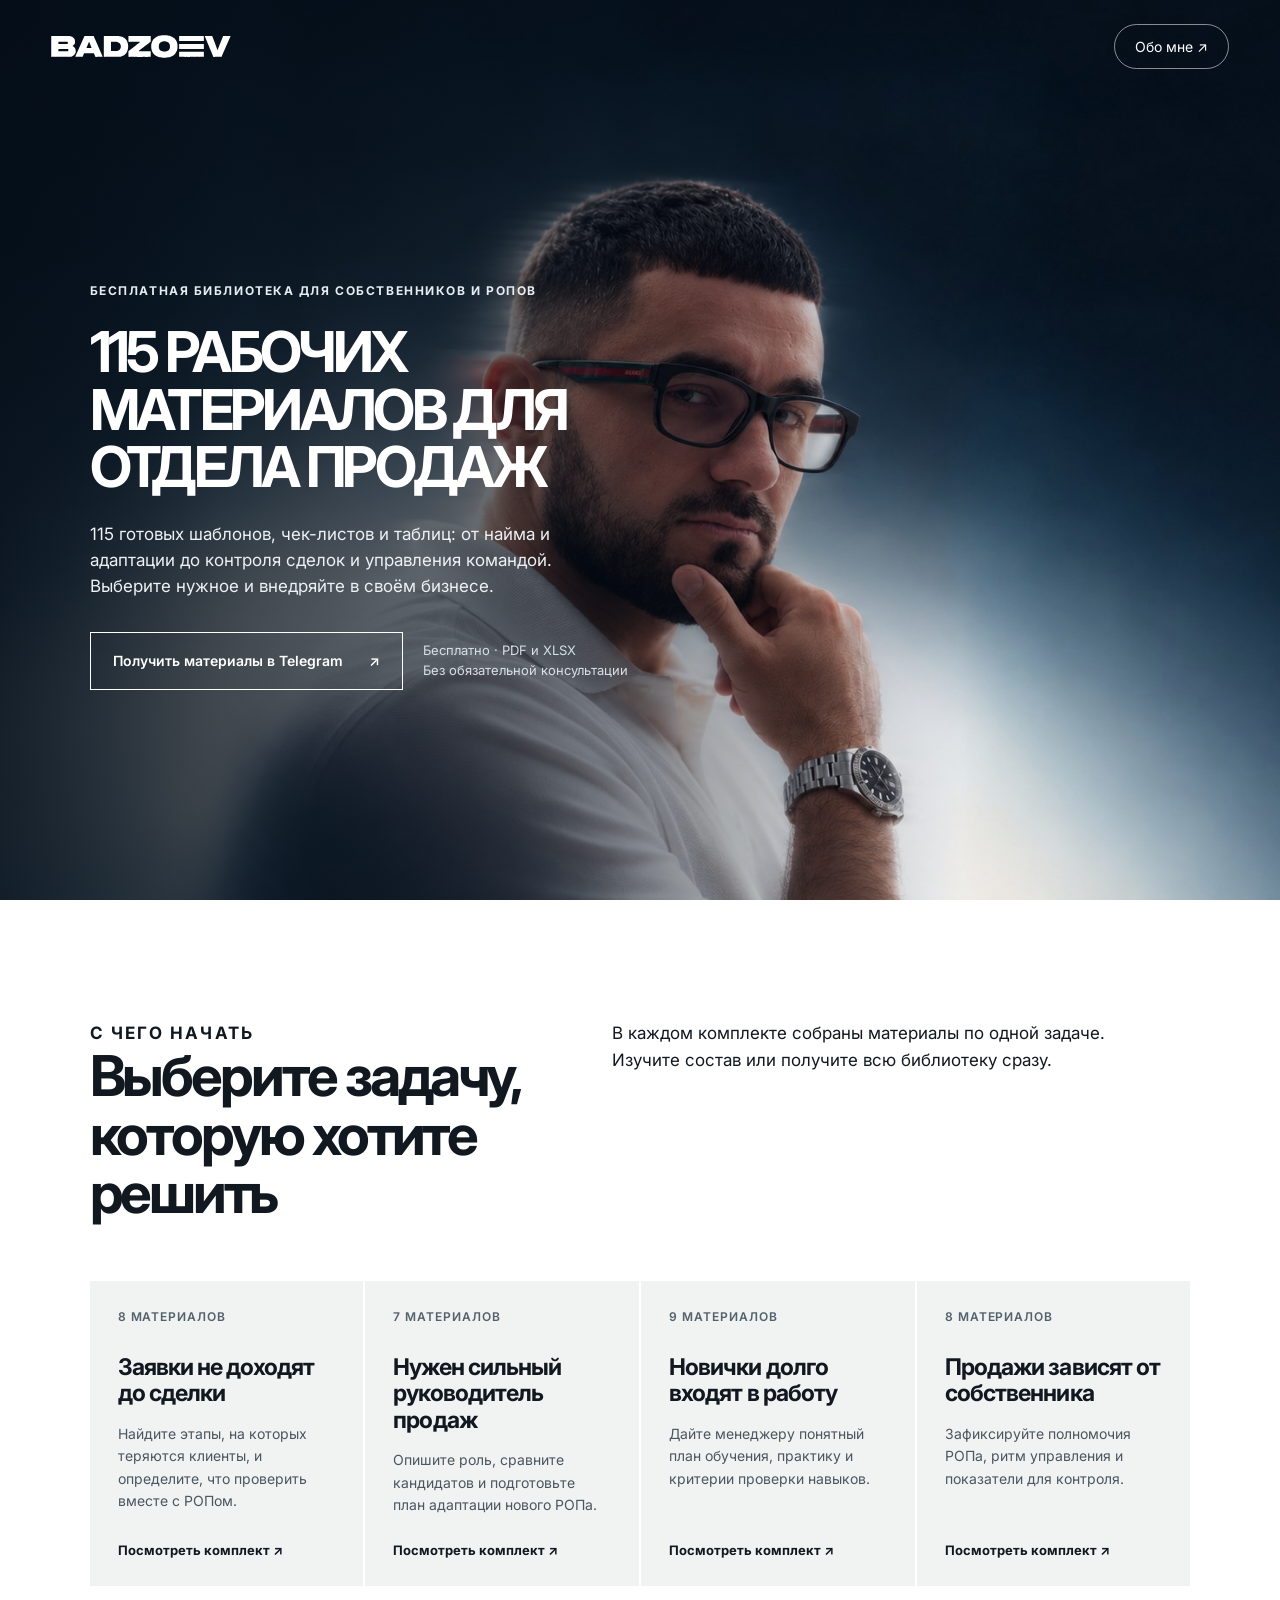
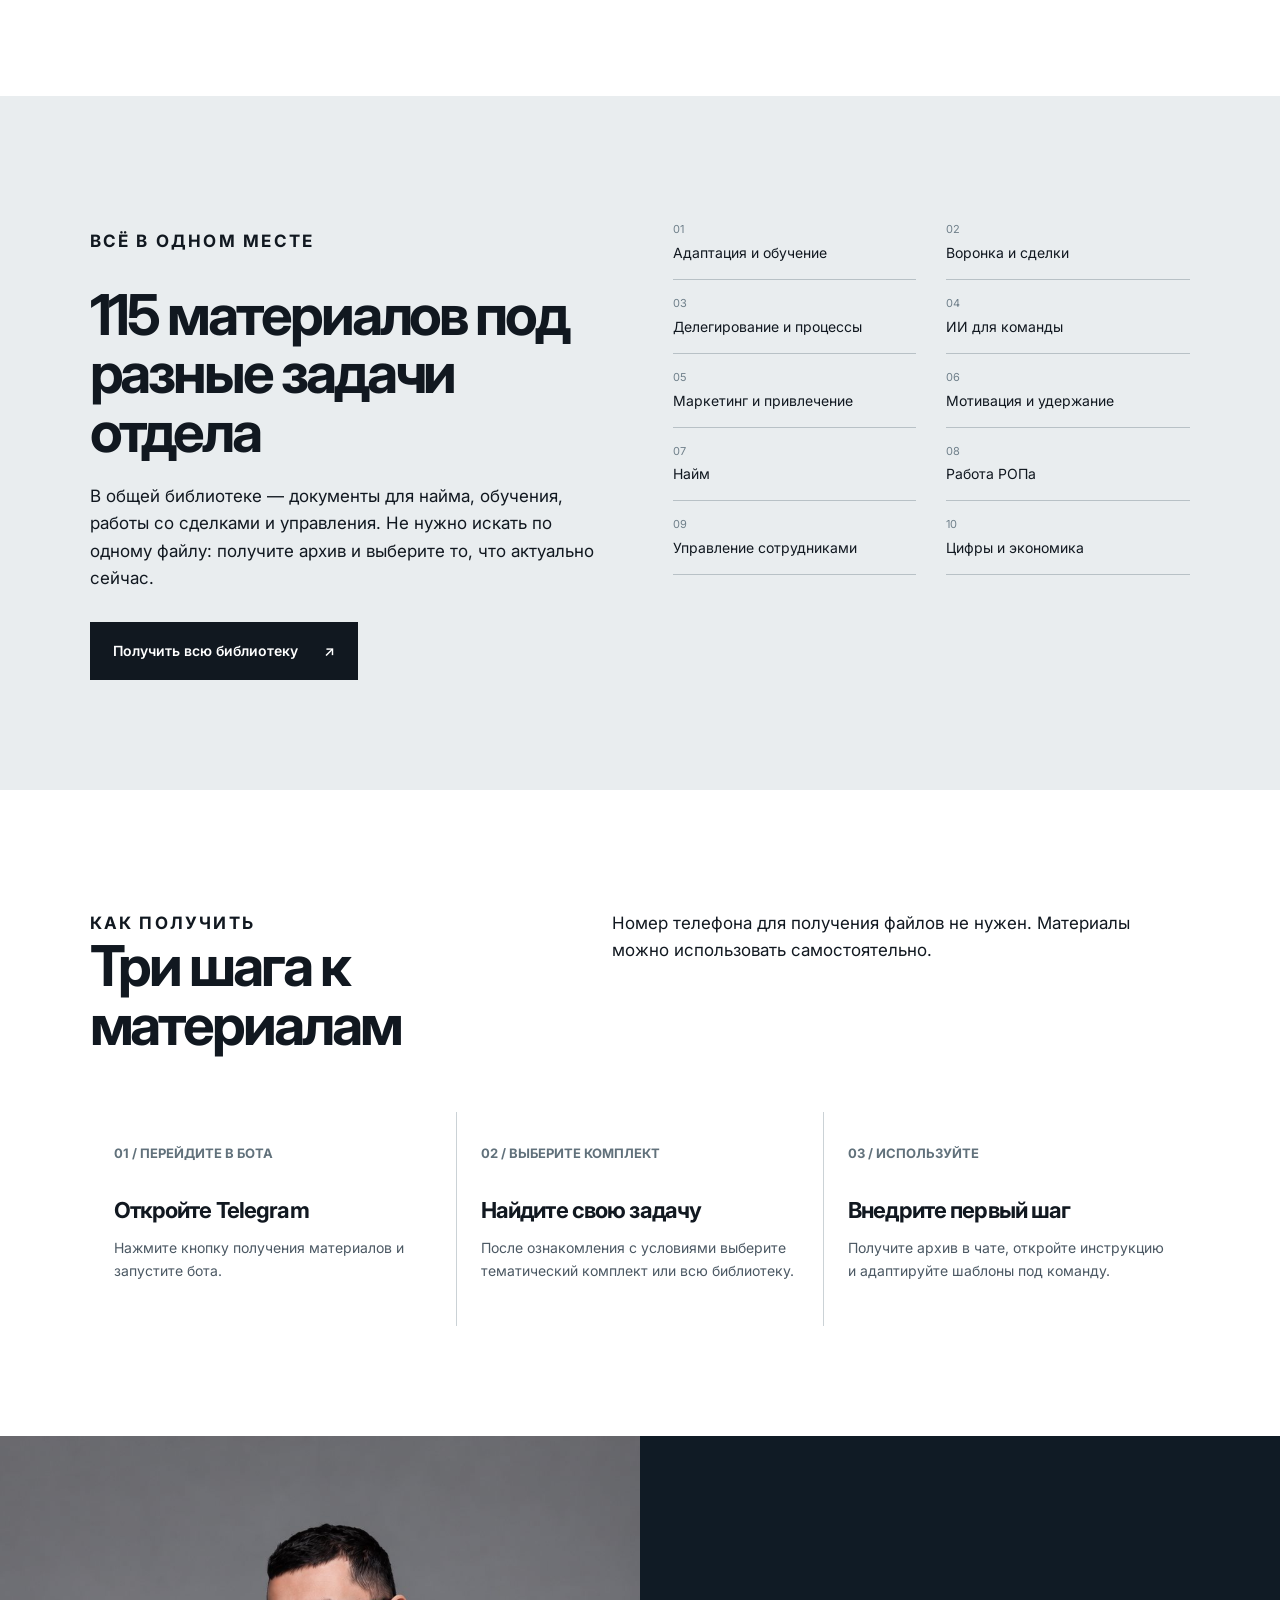
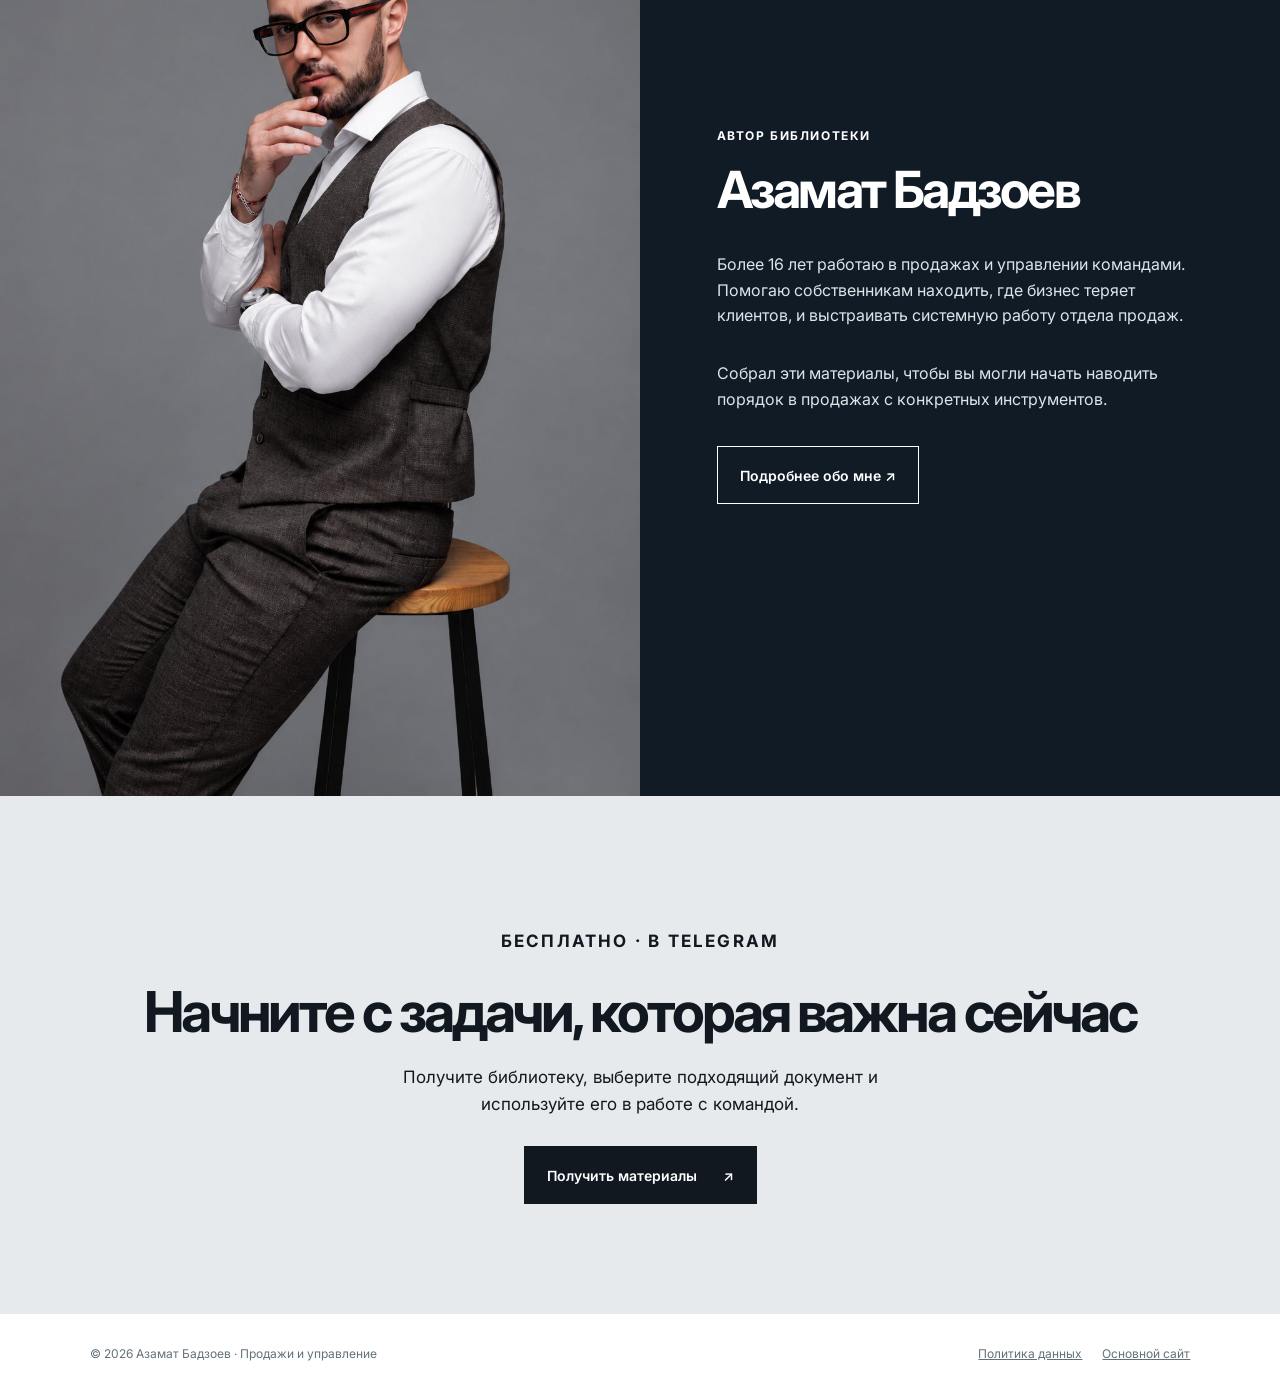
==== benefits/index.html @ 233bcebd "Add files via upload" ====
<!doctype html><html lang="ru"><head><meta charset="utf-8"><meta name="viewport" content="width=device-width,initial-scale=1"><title>Бесплатные материалы для отдела продаж — Азамат Бадзоев</title><meta name="description" content="115 бесплатных шаблонов, чек-листов и таблиц для продаж, найма и управления командой."><link rel="preconnect" href="https://fonts.googleapis.com"><link rel="preconnect" href="https://fonts.gstatic.com" crossorigin><link href="https://fonts.googleapis.com/css2?family=Inter:wght@400;500;600;700;800&display=swap" rel="stylesheet"><script defer src="materials.js"></script><style>
:root{--ink:#111820;--navy:#071421;--soft:#f1f2f2;--orange:#f8752b;--white:#fff}*{box-sizing:border-box}html{scroll-behavior:smooth}body{margin:0;color:var(--ink);font-family:Inter,Arial,sans-serif}a{color:inherit}a:focus-visible{outline:3px solid #ff9d53;outline-offset:4px}.skip{position:absolute;left:-1000px}.skip:focus{left:12px;top:12px;z-index:20;background:white}.hero{min-height:760px;min-height:100svh;background:linear-gradient(90deg,rgba(4,13,23,.86) 0%,rgba(4,13,23,.60) 40%,rgba(4,13,23,.05) 75%),url('../hero-4.jpg') center center/cover no-repeat;color:white;position:relative;display:flex;flex-direction:column}.nav{display:flex;align-items:center;justify-content:space-between;padding:24px clamp(24px,4vw,70px);gap:20px}.brand{display:block;width:180px;color:white}.brand svg{width:100%;height:auto;display:block}.nav-link{font-size:14px;text-decoration:none;border:1px solid #ffffff85;border-radius:100px;padding:13px 20px}.hero-main{width:100%;flex:1;display:flex;align-items:center;padding:35px clamp(24px,7vw,110px) 55px}.hero-copy{max-width:630px}.eyebrow{font-size:12px;letter-spacing:.13em;font-weight:700;text-transform:uppercase}.hero .eyebrow{color:#e6edf2}.hero h1{font-size:clamp(42px,4.4vw,64px);line-height:1.02;letter-spacing:-.065em;text-transform:uppercase;margin:25px 0}.hero-lead{max-width:510px;font-size:17px;line-height:1.55;color:#edf1f4}.hero-actions{display:flex;gap:20px;align-items:center;flex-wrap:wrap;margin-top:32px}.action{min-height:58px;display:inline-flex;justify-content:center;align-items:center;gap:26px;padding:0 22px;border:1px solid currentColor;text-decoration:none;font-weight:600;font-size:14px;transition:background .2s,color .2s}.action:hover{background:#fff;color:#111}.action--dark{background:var(--ink);color:#fff;border-color:var(--ink)}.action--dark:hover{background:#fff;color:var(--ink)}.note{color:#d8e0e6;font-size:13px;line-height:1.5}.section{padding:110px clamp(24px,7vw,110px)}.section-head{display:grid;grid-template-columns:1fr 1.2fr;gap:40px;margin-bottom:58px}.section h2{font-size:clamp(36px,4.4vw,66px);line-height:1.04;letter-spacing:-.055em;margin:0;font-weight:700}.section-head p{font-size:17px;line-height:1.6;max-width:540px;margin:10px 0 0}.packs{display:grid;grid-template-columns:repeat(4,1fr);gap:2px}.pack{background:var(--soft);padding:28px;min-height:300px;text-decoration:none;display:flex;flex-direction:column;transition:background .2s}.pack:hover{background:#e5e8e9}.pack small{font-size:12px;color:#53616c;font-weight:600;text-transform:uppercase;letter-spacing:.08em}.pack h3{font-size:23px;letter-spacing:-.04em;line-height:1.15;margin:30px 0 16px}.pack p{font-size:14px;line-height:1.6;color:#4a5660;margin:0}.pack span{margin-top:auto;padding-top:26px;font-size:13px;font-weight:700}.library{background:#e9edef}.library-grid{display:grid;grid-template-columns:1fr 1fr;gap:65px;align-items:start}.library-copy p{font-size:17px;line-height:1.6;max-width:510px;margin:22px 0 30px}.topics{display:grid;grid-template-columns:1fr 1fr;gap:0 30px}.topic{padding:16px 0;border-bottom:1px solid #b8c1c6;font-size:14px;line-height:1.35}.topic span{display:block;color:#70808b;font-size:11px;margin-bottom:7px}.about{display:grid;grid-template-columns:1fr 1fr;gap:0;padding:0;background:#101b25;color:#fff}.about img{width:100%;height:100%;min-height:470px;object-fit:cover}.about-copy{padding:clamp(38px,6vw,90px);display:flex;flex-direction:column;justify-content:center}.about h2{font-size:clamp(38px,4vw,60px);letter-spacing:-.05em;line-height:1.04;margin:20px 0}.about p{font-size:16px;line-height:1.6;color:#dce4e9;max-width:490px}.about .action{align-self:flex-start;margin-top:18px}.how{display:grid;grid-template-columns:repeat(3,1fr);gap:1px;background:#cbd2d6}.step{background:#fff;padding:30px 24px}.step b{font-size:13px;color:#61717b}.step h3{font-size:22px;letter-spacing:-.04em;margin:35px 0 12px}.step p{font-size:14px;line-height:1.6;color:#4b5863}.closing{background:#e6eaec;text-align:center}.closing p{font-size:17px;line-height:1.6;max-width:550px;margin:22px auto 28px}.footer{display:flex;justify-content:space-between;gap:20px;flex-wrap:wrap;padding:32px clamp(24px,7vw,110px);font-size:12px;color:#62717a}.footer a{margin-left:20px}@media(max-width:850px){.hero{background:linear-gradient(90deg,rgba(4,13,23,.82),rgba(4,13,23,.42)),url('../hero-m.jpg') center/cover}.hero-main{align-items:flex-end;min-height:600px;padding-bottom:65px}.hero h1{font-size:clamp(42px,9vw,68px)}.packs{grid-template-columns:1fr 1fr}.section-head,.library-grid{grid-template-columns:1fr;gap:20px}.about{grid-template-columns:1fr}.about img{max-height:420px;min-height:0}.how{grid-template-columns:1fr}.step h3{margin-top:18px}}@media(max-width:500px){.nav{padding:20px}.brand{width:145px}.nav-link{font-size:12px;padding:10px 14px}.hero-main{padding:45px 22px 50px;min-height:560px}.hero h1{font-size:42px}.hero-lead{font-size:15px}.section{padding:75px 22px}.packs{grid-template-columns:1fr}.pack{min-height:230px}.pack h3{margin-top:20px}.topics{gap:0 18px}.about-copy{padding:50px 22px}.footer a{margin-left:0;margin-right:15px}}@media(prefers-reduced-motion:reduce){html{scroll-behavior:auto}*{transition:none!important}}
</style></head><body><a class="skip" href="#content">К содержанию</a><section class="hero"><header class="nav"><a class="brand" href="https://badzoev.ru/" aria-label="Азамат Бадзоев — главная"><svg xmlns="http://www.w3.org/2000/svg" viewBox="0 0 1331 170" class="brand-mark" data-brand="bold" aria-hidden="true" focusable="false"><path fill="currentColor" fill-rule="evenodd" d="M829.0,1.8C834.0,1.5 839.0,1.3 844.0,1.5C849.0,1.8 857.4,2.4 864.0,3.6C870.6,4.8 881.9,7.9 885.0,8.8C888.1,9.8 891.1,11.3 894.0,12.7C896.9,14.2 900.1,15.9 903.0,17.8C905.9,19.7 910.2,23.1 912.0,24.6C913.8,26.1 915.5,27.7 917.0,29.5C918.5,31.4 922.9,36.9 925.2,41.0C927.5,45.1 930.5,51.5 932.2,57.0C933.9,62.5 934.9,68.3 935.4,74.0C935.9,79.7 936.0,87.9 935.5,94.0C935.0,100.1 932.7,109.6 932.2,112.0C931.6,114.4 930.7,116.7 929.7,119.0C928.7,121.3 925.4,128.4 923.2,132.0C920.9,135.6 918.5,139.1 915.4,142.0C912.3,144.9 905.7,150.3 901.0,153.2C896.3,156.1 891.2,158.4 886.0,160.2C880.8,162.0 871.9,164.2 866.0,165.4C860.1,166.5 854.0,167.2 848.0,167.5C842.0,167.8 833.7,167.8 828.0,167.5C822.3,167.2 816.6,166.5 811.0,165.4C805.4,164.3 796.2,162.0 791.0,160.2C785.8,158.4 780.7,156.1 776.0,153.2C771.3,150.3 764.6,145.1 761.0,141.5C757.4,137.8 754.3,133.1 751.8,129.0C749.4,124.9 747.3,120.5 745.8,116.0C744.4,111.5 742.3,103.5 741.6,97.0C741.0,90.5 741.1,78.4 741.5,73.0C742.0,67.6 744.3,59.0 744.8,57.0C745.3,55.0 746.0,52.9 746.8,51.0C747.7,49.1 750.3,43.3 752.3,40.0C754.2,36.7 756.9,33.1 759.0,30.5C761.1,28.0 764.4,25.0 766.0,23.6C767.6,22.2 769.3,21.0 771.0,19.8C772.7,18.6 774.9,17.0 777.0,15.8C779.1,14.6 783.5,12.2 787.0,10.8C790.5,9.4 798.7,6.8 802.0,5.8C805.3,4.9 808.6,4.1 812.0,3.6C815.4,3.1 824.0,2.2 829.0,1.8ZM3.0,7.7C3.6,7.7 128.6,7.4 134.0,7.5C139.4,7.6 147.9,10.3 150.0,10.8C152.1,11.4 154.1,12.3 156.0,13.3C157.9,14.3 160.9,15.8 163.0,17.6C165.1,19.3 169.9,24.5 171.2,26.0C172.4,27.5 173.4,29.2 174.1,31.0C174.8,32.8 176.9,37.5 177.4,41.0C177.9,44.5 177.7,52.6 177.5,55.0C177.3,57.4 176.7,59.8 175.7,62.0C174.7,64.2 172.2,69.8 169.4,73.0C166.7,76.2 159.5,80.8 159.2,81.0L158.9,82.0C159.2,82.2 165.3,85.4 168.0,87.6C170.7,89.7 173.5,92.1 175.4,95.0C177.4,97.9 180.3,104.8 181.2,107.0C182.0,109.2 182.3,111.6 182.5,114.0C182.6,116.4 182.8,121.9 182.4,125.0C182.0,128.1 181.1,131.5 180.2,134.0C179.2,136.5 178.1,138.9 176.5,141.0C174.9,143.1 169.5,149.0 168.0,150.5C166.5,151.9 164.8,153.1 163.0,154.2C161.2,155.2 157.8,157.2 155.0,158.2C152.2,159.1 146.3,160.8 142.0,161.4C137.7,162.0 130.7,162.0 129.0,162.0C127.3,162.1 125.7,161.5 124.0,161.5C122.3,161.5 44.0,161.5 42.0,161.5C40.0,161.5 37.7,162.5 36.0,162.5C34.3,162.5 32.7,161.6 31.0,161.5C29.3,161.5 11.4,161.5 10.0,161.5C8.6,161.6 7.0,162.4 6.0,162.4C5.0,162.4 3.7,161.8 3.0,161.6L1.7,160.0C1.7,159.3 1.5,157.3 1.5,156.0C1.5,154.7 1.5,11.7 1.5,11.0C1.5,10.3 1.7,9.6 1.7,9.0L3.0,7.7ZM248.0,8.0C249.8,8.0 312.3,7.5 313.0,7.5C313.7,7.5 314.4,7.6 315.0,7.7C315.5,8.1 316.1,8.4 316.4,9.0C316.7,9.6 382.3,159.7 382.5,160.0L382.3,161.0C382.0,161.1 381.5,161.6 381.0,161.6C380.5,161.6 345.0,161.5 343.0,161.5C341.0,161.5 339.0,162.4 337.0,162.5C335.0,162.6 332.2,162.2 331.0,162.1L327.9,160.0C327.4,158.9 319.7,141.0 319.3,140.0C318.8,139.0 318.1,137.6 317.7,137.0C317.2,136.4 316.6,136.1 316.0,135.7L246.0,135.7C245.3,136.3 244.4,136.8 244.0,137.7C243.6,138.5 235.1,158.2 234.7,159.0C234.3,159.8 233.6,160.4 233.0,161.0C232.1,161.0 183.7,161.5 183.0,161.5C182.3,161.5 181.5,161.3 181.0,161.2L180.2,160.0C180.4,159.6 244.2,14.3 245.0,12.6C245.8,10.9 247.0,9.5 248.0,8.0ZM392.0,7.7C392.6,7.7 492.3,7.5 496.0,7.5C499.7,7.5 503.4,8.1 507.0,8.6C510.6,9.2 514.9,10.0 518.0,10.8C521.1,11.6 524.1,12.6 527.0,13.8C529.9,15.1 536.2,18.2 539.0,19.8C541.8,21.5 544.5,23.4 547.0,25.6C549.5,27.7 552.0,30.3 554.2,33.0C556.3,35.7 558.7,39.4 560.2,42.0C561.7,44.6 563.2,47.2 564.2,50.0C565.1,52.8 568.6,66.1 569.4,70.0C570.2,73.9 570.5,78.0 570.5,82.0C570.5,86.0 569.8,95.3 569.4,99.0C569.0,102.7 568.0,106.9 567.2,110.0C566.4,113.1 565.4,116.1 564.2,119.0C562.9,121.9 560.4,126.9 559.2,129.0C558.0,131.1 556.7,133.1 555.2,135.0C553.7,136.9 550.9,139.8 548.5,142.0C546.1,144.2 542.8,147.2 540.0,149.2C537.2,151.1 534.1,152.8 531.0,154.2C527.9,155.6 523.8,157.2 520.0,158.2C516.2,159.2 509.4,161.2 504.0,161.4C498.6,161.5 402.7,161.5 401.0,161.5C399.3,161.5 397.6,162.4 396.0,162.3C394.4,162.2 392.5,161.3 391.5,161.0C391.1,160.0 390.5,159.1 390.5,158.0C390.5,156.9 390.5,13.0 390.5,12.0C390.5,11.0 390.7,9.6 390.7,9.0L392.0,7.7ZM574.0,7.7L736.5,8.0C736.8,9.0 737.5,9.9 737.5,11.0C737.5,12.1 737.5,44.0 737.5,45.0C737.5,46.0 737.5,47.3 737.4,48.0C737.2,48.7 737.0,49.5 736.4,50.0C735.8,50.5 649.4,117.8 649.1,118.0L649.4,119.0C649.8,119.1 651.1,119.5 652.0,119.5C652.9,119.5 735.1,119.7 736.0,119.7L737.5,122.0C737.5,122.9 737.5,158.3 737.5,159.0C737.5,159.7 737.1,160.3 736.9,161.0C736.2,161.1 735.0,161.5 734.0,161.6C733.0,161.6 724.0,161.4 722.0,161.5C720.0,161.6 718.0,162.4 716.0,162.5C714.0,162.6 710.7,162.0 708.0,162.0C705.3,162.0 698.7,162.5 697.0,162.5C695.3,162.4 693.7,161.6 692.0,161.5C690.3,161.4 685.7,161.3 683.0,161.5C680.3,161.7 677.7,162.4 675.0,162.5C672.3,162.5 641.0,162.6 638.0,162.5C635.0,162.4 632.0,161.5 629.0,161.5C626.0,161.5 619.4,162.5 617.0,162.5C614.6,162.5 612.4,161.6 610.0,161.5C607.6,161.4 594.0,161.4 591.0,161.5C588.0,161.6 584.9,162.6 582.0,162.5C579.1,162.4 574.5,161.2 573.5,161.0C573.2,160.0 572.5,159.1 572.5,158.0C572.5,156.9 572.5,124.4 572.5,123.0C572.5,121.6 573.2,120.3 573.6,119.0C574.7,118.1 650.3,58.7 652.0,57.4C653.7,56.1 656.2,53.3 656.6,53.0L656.0,51.8C655.6,51.7 652.7,50.6 651.0,50.5C649.3,50.5 593.3,50.5 590.0,50.5C586.7,50.5 582.0,51.5 580.0,51.5C578.0,51.5 574.6,50.5 574.0,50.4L572.7,49.0C572.7,48.4 572.5,46.3 572.5,45.0C572.5,43.7 572.5,10.9 572.5,10.0L574.0,7.7ZM949.0,7.7L1129.0,7.7L1130.3,9.0C1130.3,9.6 1130.5,11.7 1130.5,13.0C1130.5,14.3 1130.5,42.1 1130.5,43.0L1129.0,45.3L949.0,45.3L947.7,44.0C947.7,43.4 947.5,41.3 947.5,40.0C947.5,38.7 947.5,10.9 947.5,10.0L949.0,7.7ZM1138.0,7.8C1138.8,7.8 1188.0,7.5 1189.0,7.5C1190.0,7.5 1191.0,8.0 1192.0,8.2C1192.4,9.2 1213.7,63.4 1218.2,75.0C1222.6,86.6 1230.7,109.5 1230.9,110.0C1231.1,110.5 1231.6,110.8 1232.0,111.2C1232.4,110.8 1233.8,110.0 1234.2,109.0C1234.5,108.0 1272.6,9.2 1273.0,8.2C1274.0,8.0 1275.0,7.5 1276.0,7.5C1277.0,7.5 1326.5,8.0 1326.9,8.0L1327.4,9.0C1327.3,9.4 1326.7,11.7 1326.2,13.0C1325.6,14.3 1316.9,34.3 1312.3,45.0C1307.7,55.7 1262.4,160.2 1262.0,161.2L1259.0,162.5C1257.9,162.4 1253.0,161.6 1250.0,161.5C1247.0,161.4 1218.0,161.5 1216.0,161.5C1214.0,161.6 1212.0,162.3 1210.0,162.5C1208.0,162.6 1204.1,162.4 1203.0,162.4C1202.2,161.6 1201.0,161.1 1200.5,160.0C1200.1,158.9 1147.4,34.0 1144.8,28.0C1142.3,22.0 1137.6,10.7 1137.3,10.0L1138.0,7.8ZM833.0,46.8C830.7,47.0 828.3,47.3 826.0,47.8C823.7,48.4 820.5,49.1 818.0,50.3C815.5,51.5 810.2,55.0 808.7,56.0C807.3,57.0 806.0,58.3 805.0,59.7C804.0,61.2 800.9,66.5 799.8,69.0C798.7,71.5 797.9,74.2 797.6,77.0C797.4,79.8 797.4,90.2 797.6,93.0C797.9,95.8 799.0,98.9 799.8,101.0C800.6,103.1 801.6,105.1 802.8,107.0C804.0,108.9 805.4,110.9 807.0,112.5C808.6,114.1 811.8,116.4 813.0,117.2C814.2,118.0 815.6,118.7 817.0,119.2C818.4,119.7 824.7,121.7 828.0,122.4C831.3,123.1 836.3,123.5 838.0,123.5C839.7,123.5 841.3,122.8 843.0,122.6C844.7,122.4 847.0,122.6 849.0,122.2C851.0,121.7 857.5,119.8 860.0,118.7C862.5,117.6 865.0,116.0 867.0,114.4C869.0,112.9 871.0,110.8 872.4,109.0C873.9,107.2 875.3,105.2 876.2,103.0C877.1,100.8 878.9,95.8 879.4,92.0C879.9,88.2 879.7,79.8 879.4,77.0C879.1,74.2 878.2,71.5 877.2,69.0C876.1,66.5 874.4,63.8 873.2,62.0C872.0,60.2 870.8,58.4 869.2,57.0C867.6,55.6 864.7,53.1 862.0,51.8C859.3,50.5 852.9,48.3 850.0,47.6C847.1,46.9 843.7,46.6 841.0,46.5C838.3,46.4 835.3,46.6 833.0,46.8ZM56.0,49.7L54.5,52.0C54.5,52.9 54.5,59.7 54.5,61.0C54.5,62.3 54.7,64.4 54.7,65.0L56.0,66.3C56.6,66.3 113.9,66.5 116.0,66.5C118.1,66.4 120.6,64.9 122.0,64.4L125.1,61.0L125.4,55.0L123.0,51.6C121.8,51.0 120.5,49.6 119.0,49.6C117.5,49.6 56.9,49.7 56.0,49.7ZM445.0,50.7L443.7,52.0C443.7,52.6 443.5,53.3 443.5,54.0C443.5,54.7 443.5,114.9 443.5,116.0C443.5,117.1 444.2,118.0 444.5,119.0C445.5,119.0 475.6,119.5 479.0,119.5C482.4,119.5 485.9,119.1 489.0,118.4C492.1,117.7 495.2,116.6 498.0,115.3C500.8,113.9 505.2,110.8 506.0,110.2C506.8,109.6 507.6,108.8 508.2,108.0C508.8,107.2 512.2,101.9 513.2,100.0C514.1,98.1 514.7,96.1 515.2,94.0C515.7,91.9 516.3,87.3 516.5,86.0C516.6,84.7 516.6,83.3 516.4,82.0C516.2,80.7 514.9,74.1 514.2,72.0C513.5,69.9 512.4,67.9 511.2,66.0C510.0,64.1 508.8,62.0 507.0,60.5C505.2,59.0 500.8,56.2 498.0,54.7C495.2,53.3 491.9,52.3 489.0,51.6C486.1,50.9 483.0,50.6 480.0,50.5C477.0,50.5 445.6,50.7 445.0,50.7ZM281.0,51.7C280.8,52.0 279.4,53.8 278.8,55.0C278.3,56.2 262.5,94.3 262.2,95.0L264.0,96.4C264.8,96.4 275.3,96.5 281.0,96.5C286.7,96.5 297.2,96.4 298.0,96.4L299.9,95.0C299.6,94.3 286.0,60.1 285.2,58.0C284.3,55.9 282.3,52.4 282.2,52.0L281.0,51.7ZM949.0,66.7L1129.0,66.7L1130.3,68.0C1130.3,68.6 1130.5,70.7 1130.5,72.0C1130.5,73.3 1130.5,100.1 1130.5,101.0L1129.0,103.3L949.0,103.3L947.7,102.0C947.7,101.4 947.5,99.3 947.5,98.0C947.5,96.7 947.5,69.9 947.5,69.0L949.0,66.7ZM56.0,103.7L54.5,106.0C54.5,106.9 54.4,117.3 54.5,118.0C54.5,118.7 54.9,119.6 55.0,120.0C55.3,120.1 55.6,120.4 56.0,120.4C56.4,120.4 119.2,120.5 121.0,120.5C122.8,120.4 124.7,119.0 126.0,118.4L128.5,115.0L129.1,110.0L126.0,105.6C124.3,104.9 122.8,103.7 121.0,103.6C119.2,103.6 56.9,103.7 56.0,103.7ZM949.0,124.7L1129.0,124.7L1130.5,127.0L1130.5,159.0L1129.0,161.6C1128.0,161.6 1126.3,161.5 1125.0,161.5C1123.7,161.5 1103.7,161.5 1102.0,161.5C1100.3,161.6 1098.7,162.5 1097.0,162.5C1095.3,162.5 1093.0,161.6 1091.0,161.5C1089.0,161.5 1071.7,161.4 1069.0,161.5C1066.3,161.6 1063.4,162.5 1061.0,162.5C1058.6,162.5 1056.4,161.6 1054.0,161.5C1051.6,161.4 1036.0,161.4 1033.0,161.5C1030.0,161.6 1027.0,162.4 1024.0,162.5C1021.0,162.6 1012.7,162.6 1010.0,162.5C1007.3,162.4 1004.0,161.5 1002.0,161.5C1000.0,161.5 998.0,162.3 996.0,162.5C994.0,162.6 991.3,162.7 989.0,162.5C986.7,162.3 984.4,161.6 982.0,161.5C979.6,161.4 949.6,161.3 949.0,161.3L947.7,160.0C947.7,159.4 947.5,157.3 947.5,156.0C947.5,154.7 947.5,127.9 947.5,127.0L949.0,124.7Z"/></svg></a><a class="nav-link" href="https://badzoev.ru/#about">Обо мне ↗</a></header><div class="hero-main"><div class="hero-copy"><div class="eyebrow">Бесплатная библиотека для собственников и РОПов</div><h1>115 рабочих материалов для отдела продаж</h1><p class="hero-lead">115 готовых шаблонов, чек-листов и таблиц: от найма и адаптации до контроля сделок и управления командой. Выберите нужное и внедряйте в своём бизнесе.</p><div class="hero-actions"><a class="action bot-link" data-code="all" href="https://t.me/badzoev_materials_bot?start=all_site_general" target="_blank" rel="noopener">Получить материалы в Telegram <span aria-hidden="true">↗</span></a><span class="note">Бесплатно · PDF и XLSX<br>Без обязательной консультации</span></div></div></div></section>
<main id="content"><section class="section"><div class="section-head"><div><p class="eyebrow">С чего начать</p><h2>Выберите задачу, которую хотите решить</h2></div><p>В каждом комплекте собраны материалы по одной задаче. Изучите состав или получите всю библиотеку сразу.</p></div><div class="packs"><a class="pack" href="sales-leaks.html"><small>8 материалов</small><h3>Заявки не доходят до сделки</h3><p>Найдите этапы, на которых теряются клиенты, и определите, что проверить вместе с РОПом.</p><span>Посмотреть комплект ↗</span></a><a class="pack" href="hire-rop.html"><small>7 материалов</small><h3>Нужен сильный руководитель продаж</h3><p>Опишите роль, сравните кандидатов и подготовьте план адаптации нового РОПа.</p><span>Посмотреть комплект ↗</span></a><a class="pack" href="sales-onboarding.html"><small>9 материалов</small><h3>Новички долго входят в работу</h3><p>Дайте менеджеру понятный план обучения, практику и критерии проверки навыков.</p><span>Посмотреть комплект ↗</span></a><a class="pack" href="delegate-sales.html"><small>8 материалов</small><h3>Продажи зависят от собственника</h3><p>Зафиксируйте полномочия РОПа, ритм управления и показатели для контроля.</p><span>Посмотреть комплект ↗</span></a></div></section>
<section class="section library"><div class="library-grid"><div class="library-copy"><p class="eyebrow">Всё в одном месте</p><h2>115 материалов под разные задачи отдела</h2><p>В общей библиотеке — документы для найма, обучения, работы со сделками и управления. Не нужно искать по одному файлу: получите архив и выберите то, что актуально сейчас.</p><a class="action action--dark bot-link" data-code="all" href="https://t.me/badzoev_materials_bot?start=all_site_general" target="_blank" rel="noopener">Получить всю библиотеку <span aria-hidden="true">↗</span></a></div><div class="topics"><div class="topic"><span>01</span>Адаптация и обучение</div><div class="topic"><span>02</span>Воронка и сделки</div><div class="topic"><span>03</span>Делегирование и процессы</div><div class="topic"><span>04</span>ИИ для команды</div><div class="topic"><span>05</span>Маркетинг и привлечение</div><div class="topic"><span>06</span>Мотивация и удержание</div><div class="topic"><span>07</span>Найм</div><div class="topic"><span>08</span>Работа РОПа</div><div class="topic"><span>09</span>Управление сотрудниками</div><div class="topic"><span>10</span>Цифры и экономика</div></div></div></section>
<section class="section"><div class="section-head"><div><p class="eyebrow">Как получить</p><h2>Три шага к материалам</h2></div><p>Номер телефона для получения файлов не нужен. Материалы можно использовать самостоятельно.</p></div><div class="how"><article class="step"><b>01 / ПЕРЕЙДИТЕ В БОТА</b><h3>Откройте Telegram</h3><p>Нажмите кнопку получения материалов и запустите бота.</p></article><article class="step"><b>02 / ВЫБЕРИТЕ КОМПЛЕКТ</b><h3>Найдите свою задачу</h3><p>После ознакомления с условиями выберите тематический комплект или всю библиотеку.</p></article><article class="step"><b>03 / ИСПОЛЬЗУЙТЕ</b><h3>Внедрите первый шаг</h3><p>Получите архив в чате, откройте инструкцию и адаптируйте шаблоны под команду.</p></article></div></section>
<section class="about"><img src="../about-2.jpg" alt="Азамат Бадзоев"><div class="about-copy"><span class="eyebrow">Автор библиотеки</span><h2>Азамат Бадзоев</h2><p>Более 16 лет работаю в продажах и управлении командами. Помогаю собственникам находить, где бизнес теряет клиентов, и выстраивать системную работу отдела продаж.</p><p>Собрал эти материалы, чтобы вы могли начать наводить порядок в продажах с конкретных инструментов.</p><a class="action" href="https://badzoev.ru/#about">Подробнее обо мне ↗</a></div></section><section class="section closing"><p class="eyebrow">Бесплатно · в Telegram</p><h2>Начните с задачи, которая важна сейчас</h2><p>Получите библиотеку, выберите подходящий документ и используйте его в работе с командой.</p><a class="action action--dark bot-link" data-code="all" href="https://t.me/badzoev_materials_bot?start=all_site_general" target="_blank" rel="noopener">Получить материалы <span aria-hidden="true">↗</span></a></section></main><footer class="footer"><span>© 2026 Азамат Бадзоев · Продажи и управление</span><div><a href="https://badzoev.ru/privacy-policy.html">Политика данных</a><a href="https://badzoev.ru/">Основной сайт</a></div></footer><script>document.addEventListener('DOMContentLoaded',()=>{const p=new URLSearchParams(location.search);document.querySelectorAll('.pack[href]').forEach(a=>{const u=new URL(a.href);for(const k of ['utm_source','utm_medium','utm_campaign','utm_content'])if(p.has(k))u.searchParams.set(k,p.get(k));a.href=u.toString()})});</script></body></html>
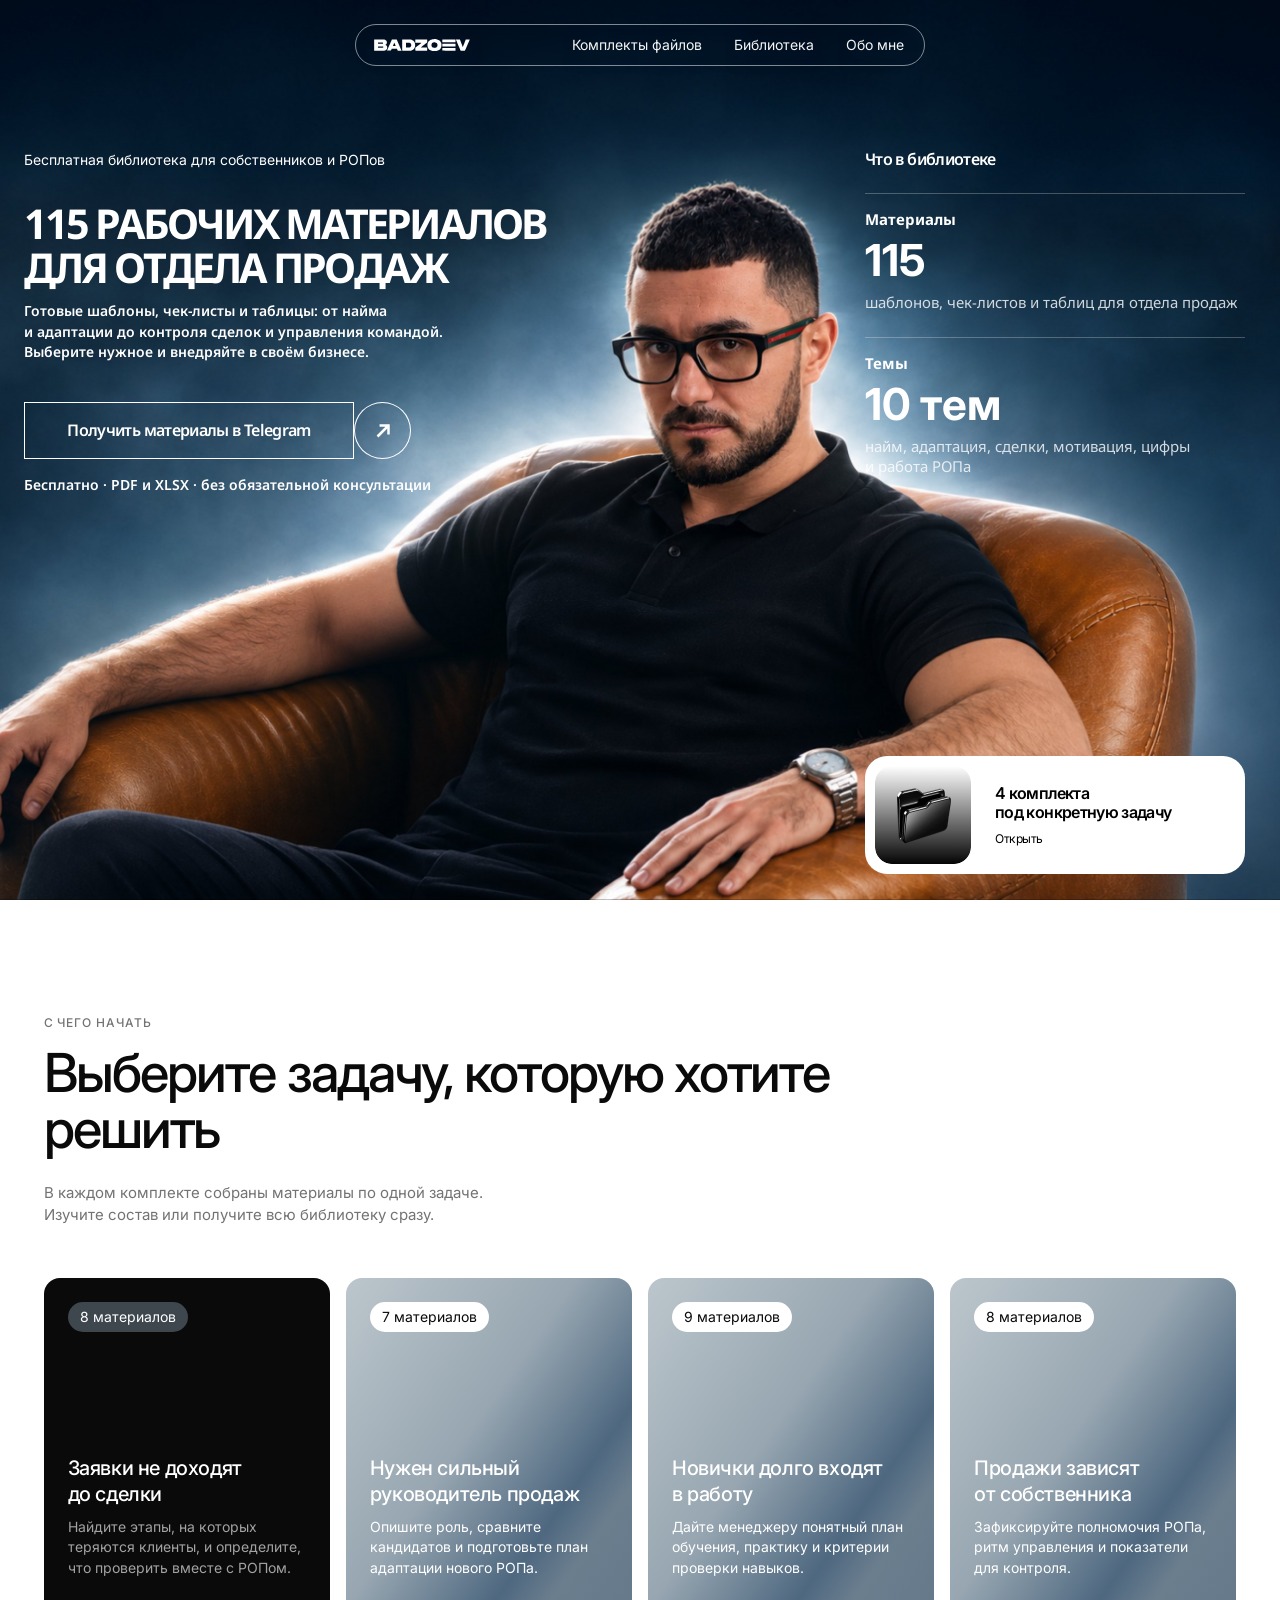
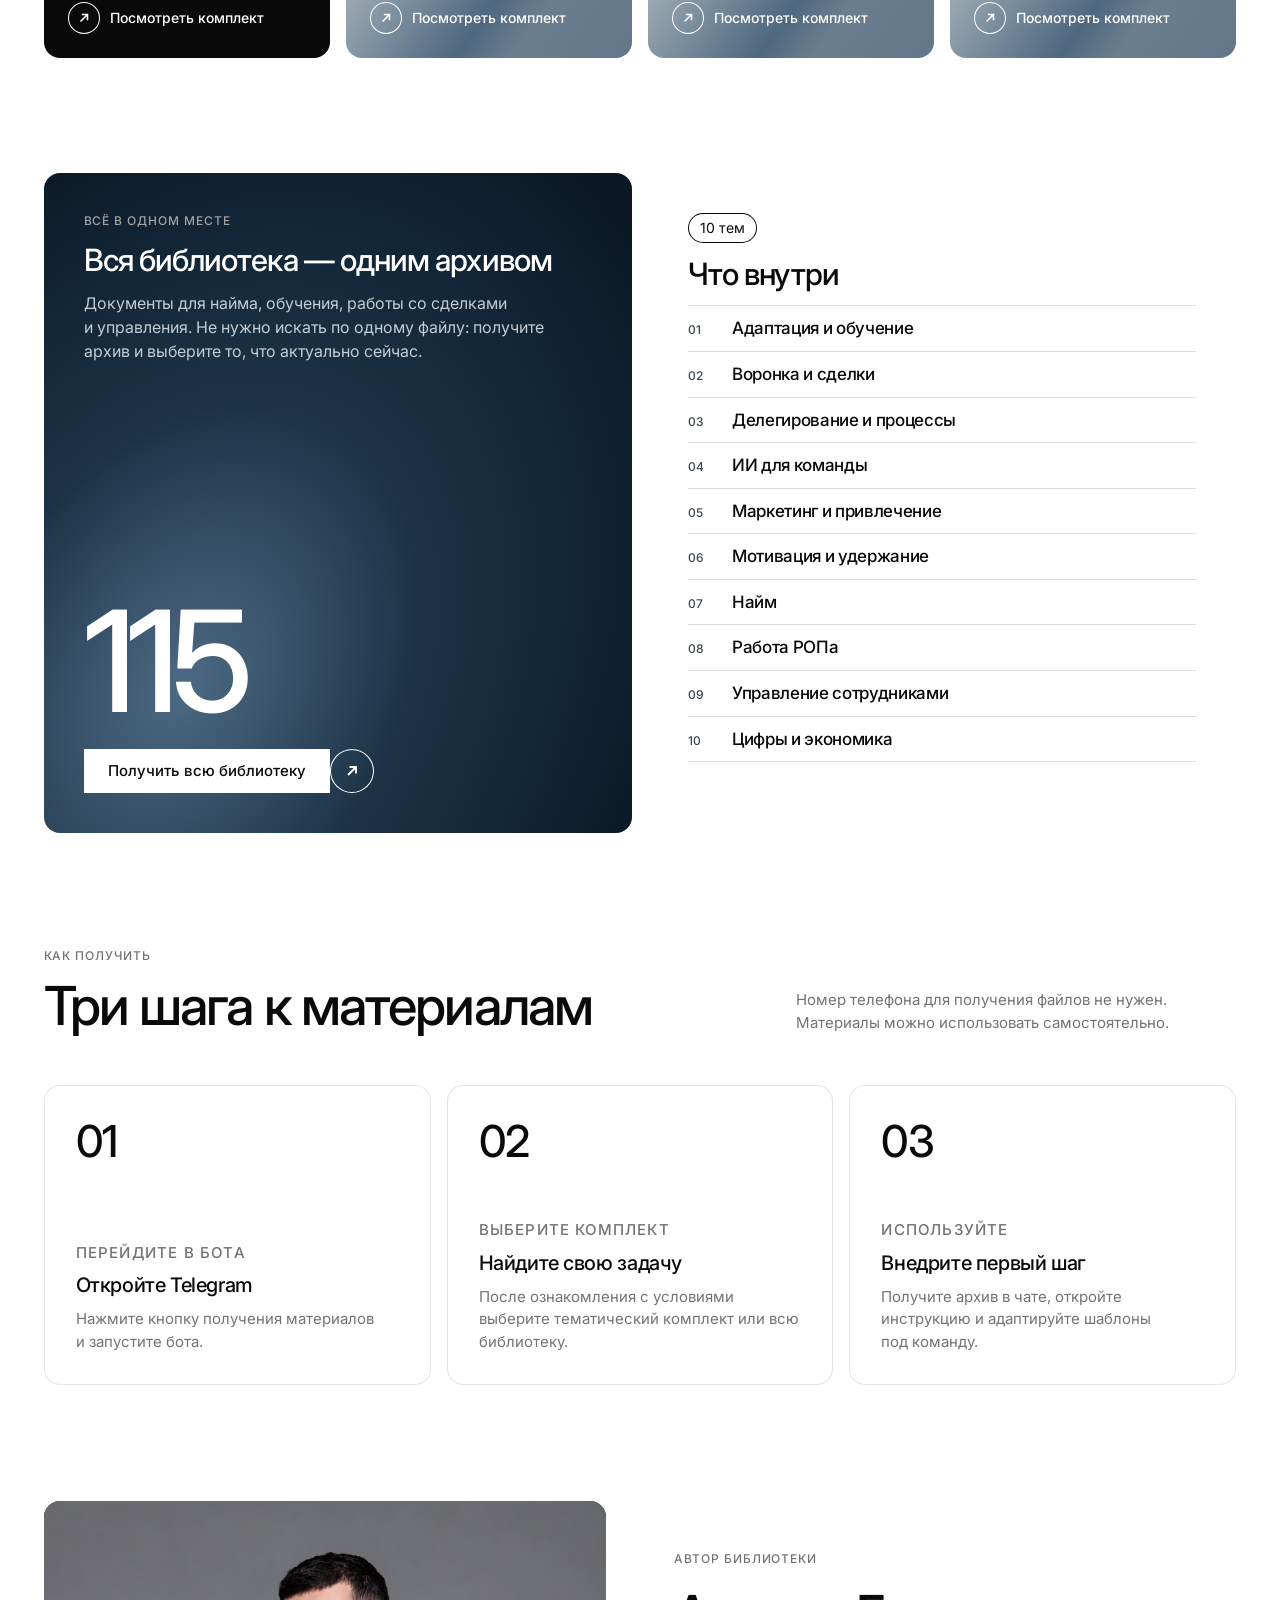
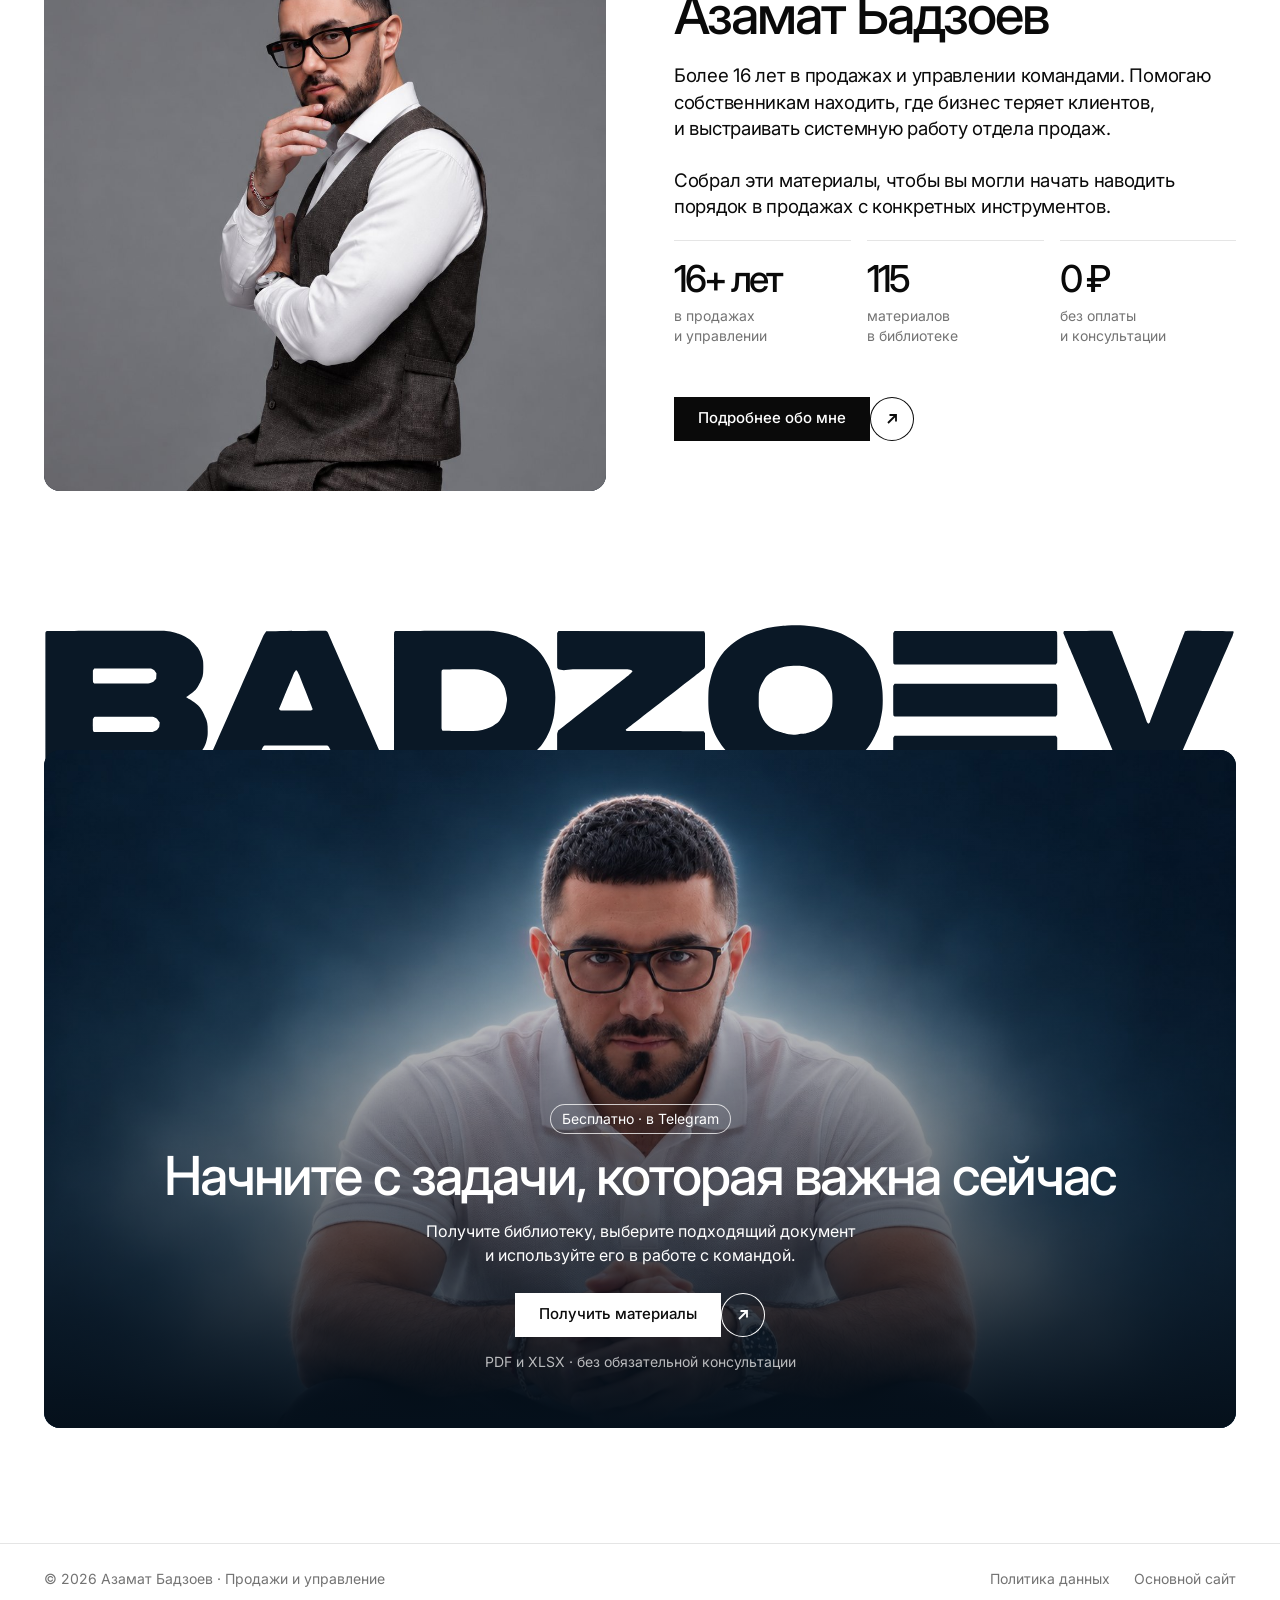
==== commit cbd2b0b3: "Add files via upload" ====
--- a/benefits/index.html
+++ b/benefits/index.html
@@ -1,7 +1,395 @@
-<!doctype html><html lang="ru"><head><meta charset="utf-8"><meta name="viewport" content="width=device-width,initial-scale=1"><title>Бесплатные материалы для отдела продаж — Азамат Бадзоев</title><meta name="description" content="115 бесплатных шаблонов, чек-листов и таблиц для продаж, найма и управления командой."><link rel="preconnect" href="https://fonts.googleapis.com"><link rel="preconnect" href="https://fonts.gstatic.com" crossorigin><link href="https://fonts.googleapis.com/css2?family=Inter:wght@400;500;600;700;800&display=swap" rel="stylesheet"><script defer src="materials.js"></script><style>
-:root{--ink:#111820;--navy:#071421;--soft:#f1f2f2;--orange:#f8752b;--white:#fff}*{box-sizing:border-box}html{scroll-behavior:smooth}body{margin:0;color:var(--ink);font-family:Inter,Arial,sans-serif}a{color:inherit}a:focus-visible{outline:3px solid #ff9d53;outline-offset:4px}.skip{position:absolute;left:-1000px}.skip:focus{left:12px;top:12px;z-index:20;background:white}.hero{min-height:760px;min-height:100svh;background:linear-gradient(90deg,rgba(4,13,23,.86) 0%,rgba(4,13,23,.60) 40%,rgba(4,13,23,.05) 75%),url('../hero-4.jpg') center center/cover no-repeat;color:white;position:relative;display:flex;flex-direction:column}.nav{display:flex;align-items:center;justify-content:space-between;padding:24px clamp(24px,4vw,70px);gap:20px}.brand{display:block;width:180px;color:white}.brand svg{width:100%;height:auto;display:block}.nav-link{font-size:14px;text-decoration:none;border:1px solid #ffffff85;border-radius:100px;padding:13px 20px}.hero-main{width:100%;flex:1;display:flex;align-items:center;padding:35px clamp(24px,7vw,110px) 55px}.hero-copy{max-width:630px}.eyebrow{font-size:12px;letter-spacing:.13em;font-weight:700;text-transform:uppercase}.hero .eyebrow{color:#e6edf2}.hero h1{font-size:clamp(42px,4.4vw,64px);line-height:1.02;letter-spacing:-.065em;text-transform:uppercase;margin:25px 0}.hero-lead{max-width:510px;font-size:17px;line-height:1.55;color:#edf1f4}.hero-actions{display:flex;gap:20px;align-items:center;flex-wrap:wrap;margin-top:32px}.action{min-height:58px;display:inline-flex;justify-content:center;align-items:center;gap:26px;padding:0 22px;border:1px solid currentColor;text-decoration:none;font-weight:600;font-size:14px;transition:background .2s,color .2s}.action:hover{background:#fff;color:#111}.action--dark{background:var(--ink);color:#fff;border-color:var(--ink)}.action--dark:hover{background:#fff;color:var(--ink)}.note{color:#d8e0e6;font-size:13px;line-height:1.5}.section{padding:110px clamp(24px,7vw,110px)}.section-head{display:grid;grid-template-columns:1fr 1.2fr;gap:40px;margin-bottom:58px}.section h2{font-size:clamp(36px,4.4vw,66px);line-height:1.04;letter-spacing:-.055em;margin:0;font-weight:700}.section-head p{font-size:17px;line-height:1.6;max-width:540px;margin:10px 0 0}.packs{display:grid;grid-template-columns:repeat(4,1fr);gap:2px}.pack{background:var(--soft);padding:28px;min-height:300px;text-decoration:none;display:flex;flex-direction:column;transition:background .2s}.pack:hover{background:#e5e8e9}.pack small{font-size:12px;color:#53616c;font-weight:600;text-transform:uppercase;letter-spacing:.08em}.pack h3{font-size:23px;letter-spacing:-.04em;line-height:1.15;margin:30px 0 16px}.pack p{font-size:14px;line-height:1.6;color:#4a5660;margin:0}.pack span{margin-top:auto;padding-top:26px;font-size:13px;font-weight:700}.library{background:#e9edef}.library-grid{display:grid;grid-template-columns:1fr 1fr;gap:65px;align-items:start}.library-copy p{font-size:17px;line-height:1.6;max-width:510px;margin:22px 0 30px}.topics{display:grid;grid-template-columns:1fr 1fr;gap:0 30px}.topic{padding:16px 0;border-bottom:1px solid #b8c1c6;font-size:14px;line-height:1.35}.topic span{display:block;color:#70808b;font-size:11px;margin-bottom:7px}.about{display:grid;grid-template-columns:1fr 1fr;gap:0;padding:0;background:#101b25;color:#fff}.about img{width:100%;height:100%;min-height:470px;object-fit:cover}.about-copy{padding:clamp(38px,6vw,90px);display:flex;flex-direction:column;justify-content:center}.about h2{font-size:clamp(38px,4vw,60px);letter-spacing:-.05em;line-height:1.04;margin:20px 0}.about p{font-size:16px;line-height:1.6;color:#dce4e9;max-width:490px}.about .action{align-self:flex-start;margin-top:18px}.how{display:grid;grid-template-columns:repeat(3,1fr);gap:1px;background:#cbd2d6}.step{background:#fff;padding:30px 24px}.step b{font-size:13px;color:#61717b}.step h3{font-size:22px;letter-spacing:-.04em;margin:35px 0 12px}.step p{font-size:14px;line-height:1.6;color:#4b5863}.closing{background:#e6eaec;text-align:center}.closing p{font-size:17px;line-height:1.6;max-width:550px;margin:22px auto 28px}.footer{display:flex;justify-content:space-between;gap:20px;flex-wrap:wrap;padding:32px clamp(24px,7vw,110px);font-size:12px;color:#62717a}.footer a{margin-left:20px}@media(max-width:850px){.hero{background:linear-gradient(90deg,rgba(4,13,23,.82),rgba(4,13,23,.42)),url('../hero-m.jpg') center/cover}.hero-main{align-items:flex-end;min-height:600px;padding-bottom:65px}.hero h1{font-size:clamp(42px,9vw,68px)}.packs{grid-template-columns:1fr 1fr}.section-head,.library-grid{grid-template-columns:1fr;gap:20px}.about{grid-template-columns:1fr}.about img{max-height:420px;min-height:0}.how{grid-template-columns:1fr}.step h3{margin-top:18px}}@media(max-width:500px){.nav{padding:20px}.brand{width:145px}.nav-link{font-size:12px;padding:10px 14px}.hero-main{padding:45px 22px 50px;min-height:560px}.hero h1{font-size:42px}.hero-lead{font-size:15px}.section{padding:75px 22px}.packs{grid-template-columns:1fr}.pack{min-height:230px}.pack h3{margin-top:20px}.topics{gap:0 18px}.about-copy{padding:50px 22px}.footer a{margin-left:0;margin-right:15px}}@media(prefers-reduced-motion:reduce){html{scroll-behavior:auto}*{transition:none!important}}
-</style></head><body><a class="skip" href="#content">К содержанию</a><section class="hero"><header class="nav"><a class="brand" href="https://badzoev.ru/" aria-label="Азамат Бадзоев — главная"><svg xmlns="http://www.w3.org/2000/svg" viewBox="0 0 1331 170" class="brand-mark" data-brand="bold" aria-hidden="true" focusable="false"><path fill="currentColor" fill-rule="evenodd" d="M829.0,1.8C834.0,1.5 839.0,1.3 844.0,1.5C849.0,1.8 857.4,2.4 864.0,3.6C870.6,4.8 881.9,7.9 885.0,8.8C888.1,9.8 891.1,11.3 894.0,12.7C896.9,14.2 900.1,15.9 903.0,17.8C905.9,19.7 910.2,23.1 912.0,24.6C913.8,26.1 915.5,27.7 917.0,29.5C918.5,31.4 922.9,36.9 925.2,41.0C927.5,45.1 930.5,51.5 932.2,57.0C933.9,62.5 934.9,68.3 935.4,74.0C935.9,79.7 936.0,87.9 935.5,94.0C935.0,100.1 932.7,109.6 932.2,112.0C931.6,114.4 930.7,116.7 929.7,119.0C928.7,121.3 925.4,128.4 923.2,132.0C920.9,135.6 918.5,139.1 915.4,142.0C912.3,144.9 905.7,150.3 901.0,153.2C896.3,156.1 891.2,158.4 886.0,160.2C880.8,162.0 871.9,164.2 866.0,165.4C860.1,166.5 854.0,167.2 848.0,167.5C842.0,167.8 833.7,167.8 828.0,167.5C822.3,167.2 816.6,166.5 811.0,165.4C805.4,164.3 796.2,162.0 791.0,160.2C785.8,158.4 780.7,156.1 776.0,153.2C771.3,150.3 764.6,145.1 761.0,141.5C757.4,137.8 754.3,133.1 751.8,129.0C749.4,124.9 747.3,120.5 745.8,116.0C744.4,111.5 742.3,103.5 741.6,97.0C741.0,90.5 741.1,78.4 741.5,73.0C742.0,67.6 744.3,59.0 744.8,57.0C745.3,55.0 746.0,52.9 746.8,51.0C747.7,49.1 750.3,43.3 752.3,40.0C754.2,36.7 756.9,33.1 759.0,30.5C761.1,28.0 764.4,25.0 766.0,23.6C767.6,22.2 769.3,21.0 771.0,19.8C772.7,18.6 774.9,17.0 777.0,15.8C779.1,14.6 783.5,12.2 787.0,10.8C790.5,9.4 798.7,6.8 802.0,5.8C805.3,4.9 808.6,4.1 812.0,3.6C815.4,3.1 824.0,2.2 829.0,1.8ZM3.0,7.7C3.6,7.7 128.6,7.4 134.0,7.5C139.4,7.6 147.9,10.3 150.0,10.8C152.1,11.4 154.1,12.3 156.0,13.3C157.9,14.3 160.9,15.8 163.0,17.6C165.1,19.3 169.9,24.5 171.2,26.0C172.4,27.5 173.4,29.2 174.1,31.0C174.8,32.8 176.9,37.5 177.4,41.0C177.9,44.5 177.7,52.6 177.5,55.0C177.3,57.4 176.7,59.8 175.7,62.0C174.7,64.2 172.2,69.8 169.4,73.0C166.7,76.2 159.5,80.8 159.2,81.0L158.9,82.0C159.2,82.2 165.3,85.4 168.0,87.6C170.7,89.7 173.5,92.1 175.4,95.0C177.4,97.9 180.3,104.8 181.2,107.0C182.0,109.2 182.3,111.6 182.5,114.0C182.6,116.4 182.8,121.9 182.4,125.0C182.0,128.1 181.1,131.5 180.2,134.0C179.2,136.5 178.1,138.9 176.5,141.0C174.9,143.1 169.5,149.0 168.0,150.5C166.5,151.9 164.8,153.1 163.0,154.2C161.2,155.2 157.8,157.2 155.0,158.2C152.2,159.1 146.3,160.8 142.0,161.4C137.7,162.0 130.7,162.0 129.0,162.0C127.3,162.1 125.7,161.5 124.0,161.5C122.3,161.5 44.0,161.5 42.0,161.5C40.0,161.5 37.7,162.5 36.0,162.5C34.3,162.5 32.7,161.6 31.0,161.5C29.3,161.5 11.4,161.5 10.0,161.5C8.6,161.6 7.0,162.4 6.0,162.4C5.0,162.4 3.7,161.8 3.0,161.6L1.7,160.0C1.7,159.3 1.5,157.3 1.5,156.0C1.5,154.7 1.5,11.7 1.5,11.0C1.5,10.3 1.7,9.6 1.7,9.0L3.0,7.7ZM248.0,8.0C249.8,8.0 312.3,7.5 313.0,7.5C313.7,7.5 314.4,7.6 315.0,7.7C315.5,8.1 316.1,8.4 316.4,9.0C316.7,9.6 382.3,159.7 382.5,160.0L382.3,161.0C382.0,161.1 381.5,161.6 381.0,161.6C380.5,161.6 345.0,161.5 343.0,161.5C341.0,161.5 339.0,162.4 337.0,162.5C335.0,162.6 332.2,162.2 331.0,162.1L327.9,160.0C327.4,158.9 319.7,141.0 319.3,140.0C318.8,139.0 318.1,137.6 317.7,137.0C317.2,136.4 316.6,136.1 316.0,135.7L246.0,135.7C245.3,136.3 244.4,136.8 244.0,137.7C243.6,138.5 235.1,158.2 234.7,159.0C234.3,159.8 233.6,160.4 233.0,161.0C232.1,161.0 183.7,161.5 183.0,161.5C182.3,161.5 181.5,161.3 181.0,161.2L180.2,160.0C180.4,159.6 244.2,14.3 245.0,12.6C245.8,10.9 247.0,9.5 248.0,8.0ZM392.0,7.7C392.6,7.7 492.3,7.5 496.0,7.5C499.7,7.5 503.4,8.1 507.0,8.6C510.6,9.2 514.9,10.0 518.0,10.8C521.1,11.6 524.1,12.6 527.0,13.8C529.9,15.1 536.2,18.2 539.0,19.8C541.8,21.5 544.5,23.4 547.0,25.6C549.5,27.7 552.0,30.3 554.2,33.0C556.3,35.7 558.7,39.4 560.2,42.0C561.7,44.6 563.2,47.2 564.2,50.0C565.1,52.8 568.6,66.1 569.4,70.0C570.2,73.9 570.5,78.0 570.5,82.0C570.5,86.0 569.8,95.3 569.4,99.0C569.0,102.7 568.0,106.9 567.2,110.0C566.4,113.1 565.4,116.1 564.2,119.0C562.9,121.9 560.4,126.9 559.2,129.0C558.0,131.1 556.7,133.1 555.2,135.0C553.7,136.9 550.9,139.8 548.5,142.0C546.1,144.2 542.8,147.2 540.0,149.2C537.2,151.1 534.1,152.8 531.0,154.2C527.9,155.6 523.8,157.2 520.0,158.2C516.2,159.2 509.4,161.2 504.0,161.4C498.6,161.5 402.7,161.5 401.0,161.5C399.3,161.5 397.6,162.4 396.0,162.3C394.4,162.2 392.5,161.3 391.5,161.0C391.1,160.0 390.5,159.1 390.5,158.0C390.5,156.9 390.5,13.0 390.5,12.0C390.5,11.0 390.7,9.6 390.7,9.0L392.0,7.7ZM574.0,7.7L736.5,8.0C736.8,9.0 737.5,9.9 737.5,11.0C737.5,12.1 737.5,44.0 737.5,45.0C737.5,46.0 737.5,47.3 737.4,48.0C737.2,48.7 737.0,49.5 736.4,50.0C735.8,50.5 649.4,117.8 649.1,118.0L649.4,119.0C649.8,119.1 651.1,119.5 652.0,119.5C652.9,119.5 735.1,119.7 736.0,119.7L737.5,122.0C737.5,122.9 737.5,158.3 737.5,159.0C737.5,159.7 737.1,160.3 736.9,161.0C736.2,161.1 735.0,161.5 734.0,161.6C733.0,161.6 724.0,161.4 722.0,161.5C720.0,161.6 718.0,162.4 716.0,162.5C714.0,162.6 710.7,162.0 708.0,162.0C705.3,162.0 698.7,162.5 697.0,162.5C695.3,162.4 693.7,161.6 692.0,161.5C690.3,161.4 685.7,161.3 683.0,161.5C680.3,161.7 677.7,162.4 675.0,162.5C672.3,162.5 641.0,162.6 638.0,162.5C635.0,162.4 632.0,161.5 629.0,161.5C626.0,161.5 619.4,162.5 617.0,162.5C614.6,162.5 612.4,161.6 610.0,161.5C607.6,161.4 594.0,161.4 591.0,161.5C588.0,161.6 584.9,162.6 582.0,162.5C579.1,162.4 574.5,161.2 573.5,161.0C573.2,160.0 572.5,159.1 572.5,158.0C572.5,156.9 572.5,124.4 572.5,123.0C572.5,121.6 573.2,120.3 573.6,119.0C574.7,118.1 650.3,58.7 652.0,57.4C653.7,56.1 656.2,53.3 656.6,53.0L656.0,51.8C655.6,51.7 652.7,50.6 651.0,50.5C649.3,50.5 593.3,50.5 590.0,50.5C586.7,50.5 582.0,51.5 580.0,51.5C578.0,51.5 574.6,50.5 574.0,50.4L572.7,49.0C572.7,48.4 572.5,46.3 572.5,45.0C572.5,43.7 572.5,10.9 572.5,10.0L574.0,7.7ZM949.0,7.7L1129.0,7.7L1130.3,9.0C1130.3,9.6 1130.5,11.7 1130.5,13.0C1130.5,14.3 1130.5,42.1 1130.5,43.0L1129.0,45.3L949.0,45.3L947.7,44.0C947.7,43.4 947.5,41.3 947.5,40.0C947.5,38.7 947.5,10.9 947.5,10.0L949.0,7.7ZM1138.0,7.8C1138.8,7.8 1188.0,7.5 1189.0,7.5C1190.0,7.5 1191.0,8.0 1192.0,8.2C1192.4,9.2 1213.7,63.4 1218.2,75.0C1222.6,86.6 1230.7,109.5 1230.9,110.0C1231.1,110.5 1231.6,110.8 1232.0,111.2C1232.4,110.8 1233.8,110.0 1234.2,109.0C1234.5,108.0 1272.6,9.2 1273.0,8.2C1274.0,8.0 1275.0,7.5 1276.0,7.5C1277.0,7.5 1326.5,8.0 1326.9,8.0L1327.4,9.0C1327.3,9.4 1326.7,11.7 1326.2,13.0C1325.6,14.3 1316.9,34.3 1312.3,45.0C1307.7,55.7 1262.4,160.2 1262.0,161.2L1259.0,162.5C1257.9,162.4 1253.0,161.6 1250.0,161.5C1247.0,161.4 1218.0,161.5 1216.0,161.5C1214.0,161.6 1212.0,162.3 1210.0,162.5C1208.0,162.6 1204.1,162.4 1203.0,162.4C1202.2,161.6 1201.0,161.1 1200.5,160.0C1200.1,158.9 1147.4,34.0 1144.8,28.0C1142.3,22.0 1137.6,10.7 1137.3,10.0L1138.0,7.8ZM833.0,46.8C830.7,47.0 828.3,47.3 826.0,47.8C823.7,48.4 820.5,49.1 818.0,50.3C815.5,51.5 810.2,55.0 808.7,56.0C807.3,57.0 806.0,58.3 805.0,59.7C804.0,61.2 800.9,66.5 799.8,69.0C798.7,71.5 797.9,74.2 797.6,77.0C797.4,79.8 797.4,90.2 797.6,93.0C797.9,95.8 799.0,98.9 799.8,101.0C800.6,103.1 801.6,105.1 802.8,107.0C804.0,108.9 805.4,110.9 807.0,112.5C808.6,114.1 811.8,116.4 813.0,117.2C814.2,118.0 815.6,118.7 817.0,119.2C818.4,119.7 824.7,121.7 828.0,122.4C831.3,123.1 836.3,123.5 838.0,123.5C839.7,123.5 841.3,122.8 843.0,122.6C844.7,122.4 847.0,122.6 849.0,122.2C851.0,121.7 857.5,119.8 860.0,118.7C862.5,117.6 865.0,116.0 867.0,114.4C869.0,112.9 871.0,110.8 872.4,109.0C873.9,107.2 875.3,105.2 876.2,103.0C877.1,100.8 878.9,95.8 879.4,92.0C879.9,88.2 879.7,79.8 879.4,77.0C879.1,74.2 878.2,71.5 877.2,69.0C876.1,66.5 874.4,63.8 873.2,62.0C872.0,60.2 870.8,58.4 869.2,57.0C867.6,55.6 864.7,53.1 862.0,51.8C859.3,50.5 852.9,48.3 850.0,47.6C847.1,46.9 843.7,46.6 841.0,46.5C838.3,46.4 835.3,46.6 833.0,46.8ZM56.0,49.7L54.5,52.0C54.5,52.9 54.5,59.7 54.5,61.0C54.5,62.3 54.7,64.4 54.7,65.0L56.0,66.3C56.6,66.3 113.9,66.5 116.0,66.5C118.1,66.4 120.6,64.9 122.0,64.4L125.1,61.0L125.4,55.0L123.0,51.6C121.8,51.0 120.5,49.6 119.0,49.6C117.5,49.6 56.9,49.7 56.0,49.7ZM445.0,50.7L443.7,52.0C443.7,52.6 443.5,53.3 443.5,54.0C443.5,54.7 443.5,114.9 443.5,116.0C443.5,117.1 444.2,118.0 444.5,119.0C445.5,119.0 475.6,119.5 479.0,119.5C482.4,119.5 485.9,119.1 489.0,118.4C492.1,117.7 495.2,116.6 498.0,115.3C500.8,113.9 505.2,110.8 506.0,110.2C506.8,109.6 507.6,108.8 508.2,108.0C508.8,107.2 512.2,101.9 513.2,100.0C514.1,98.1 514.7,96.1 515.2,94.0C515.7,91.9 516.3,87.3 516.5,86.0C516.6,84.7 516.6,83.3 516.4,82.0C516.2,80.7 514.9,74.1 514.2,72.0C513.5,69.9 512.4,67.9 511.2,66.0C510.0,64.1 508.8,62.0 507.0,60.5C505.2,59.0 500.8,56.2 498.0,54.7C495.2,53.3 491.9,52.3 489.0,51.6C486.1,50.9 483.0,50.6 480.0,50.5C477.0,50.5 445.6,50.7 445.0,50.7ZM281.0,51.7C280.8,52.0 279.4,53.8 278.8,55.0C278.3,56.2 262.5,94.3 262.2,95.0L264.0,96.4C264.8,96.4 275.3,96.5 281.0,96.5C286.7,96.5 297.2,96.4 298.0,96.4L299.9,95.0C299.6,94.3 286.0,60.1 285.2,58.0C284.3,55.9 282.3,52.4 282.2,52.0L281.0,51.7ZM949.0,66.7L1129.0,66.7L1130.3,68.0C1130.3,68.6 1130.5,70.7 1130.5,72.0C1130.5,73.3 1130.5,100.1 1130.5,101.0L1129.0,103.3L949.0,103.3L947.7,102.0C947.7,101.4 947.5,99.3 947.5,98.0C947.5,96.7 947.5,69.9 947.5,69.0L949.0,66.7ZM56.0,103.7L54.5,106.0C54.5,106.9 54.4,117.3 54.5,118.0C54.5,118.7 54.9,119.6 55.0,120.0C55.3,120.1 55.6,120.4 56.0,120.4C56.4,120.4 119.2,120.5 121.0,120.5C122.8,120.4 124.7,119.0 126.0,118.4L128.5,115.0L129.1,110.0L126.0,105.6C124.3,104.9 122.8,103.7 121.0,103.6C119.2,103.6 56.9,103.7 56.0,103.7ZM949.0,124.7L1129.0,124.7L1130.5,127.0L1130.5,159.0L1129.0,161.6C1128.0,161.6 1126.3,161.5 1125.0,161.5C1123.7,161.5 1103.7,161.5 1102.0,161.5C1100.3,161.6 1098.7,162.5 1097.0,162.5C1095.3,162.5 1093.0,161.6 1091.0,161.5C1089.0,161.5 1071.7,161.4 1069.0,161.5C1066.3,161.6 1063.4,162.5 1061.0,162.5C1058.6,162.5 1056.4,161.6 1054.0,161.5C1051.6,161.4 1036.0,161.4 1033.0,161.5C1030.0,161.6 1027.0,162.4 1024.0,162.5C1021.0,162.6 1012.7,162.6 1010.0,162.5C1007.3,162.4 1004.0,161.5 1002.0,161.5C1000.0,161.5 998.0,162.3 996.0,162.5C994.0,162.6 991.3,162.7 989.0,162.5C986.7,162.3 984.4,161.6 982.0,161.5C979.6,161.4 949.6,161.3 949.0,161.3L947.7,160.0C947.7,159.4 947.5,157.3 947.5,156.0C947.5,154.7 947.5,127.9 947.5,127.0L949.0,124.7Z"/></svg></a><a class="nav-link" href="https://badzoev.ru/#about">Обо мне ↗</a></header><div class="hero-main"><div class="hero-copy"><div class="eyebrow">Бесплатная библиотека для собственников и РОПов</div><h1>115 рабочих материалов для отдела продаж</h1><p class="hero-lead">115 готовых шаблонов, чек-листов и таблиц: от найма и адаптации до контроля сделок и управления командой. Выберите нужное и внедряйте в своём бизнесе.</p><div class="hero-actions"><a class="action bot-link" data-code="all" href="https://t.me/badzoev_materials_bot?start=all_site_general" target="_blank" rel="noopener">Получить материалы в Telegram <span aria-hidden="true">↗</span></a><span class="note">Бесплатно · PDF и XLSX<br>Без обязательной консультации</span></div></div></div></section>
-<main id="content"><section class="section"><div class="section-head"><div><p class="eyebrow">С чего начать</p><h2>Выберите задачу, которую хотите решить</h2></div><p>В каждом комплекте собраны материалы по одной задаче. Изучите состав или получите всю библиотеку сразу.</p></div><div class="packs"><a class="pack" href="sales-leaks.html"><small>8 материалов</small><h3>Заявки не доходят до сделки</h3><p>Найдите этапы, на которых теряются клиенты, и определите, что проверить вместе с РОПом.</p><span>Посмотреть комплект ↗</span></a><a class="pack" href="hire-rop.html"><small>7 материалов</small><h3>Нужен сильный руководитель продаж</h3><p>Опишите роль, сравните кандидатов и подготовьте план адаптации нового РОПа.</p><span>Посмотреть комплект ↗</span></a><a class="pack" href="sales-onboarding.html"><small>9 материалов</small><h3>Новички долго входят в работу</h3><p>Дайте менеджеру понятный план обучения, практику и критерии проверки навыков.</p><span>Посмотреть комплект ↗</span></a><a class="pack" href="delegate-sales.html"><small>8 материалов</small><h3>Продажи зависят от собственника</h3><p>Зафиксируйте полномочия РОПа, ритм управления и показатели для контроля.</p><span>Посмотреть комплект ↗</span></a></div></section>
-<section class="section library"><div class="library-grid"><div class="library-copy"><p class="eyebrow">Всё в одном месте</p><h2>115 материалов под разные задачи отдела</h2><p>В общей библиотеке — документы для найма, обучения, работы со сделками и управления. Не нужно искать по одному файлу: получите архив и выберите то, что актуально сейчас.</p><a class="action action--dark bot-link" data-code="all" href="https://t.me/badzoev_materials_bot?start=all_site_general" target="_blank" rel="noopener">Получить всю библиотеку <span aria-hidden="true">↗</span></a></div><div class="topics"><div class="topic"><span>01</span>Адаптация и обучение</div><div class="topic"><span>02</span>Воронка и сделки</div><div class="topic"><span>03</span>Делегирование и процессы</div><div class="topic"><span>04</span>ИИ для команды</div><div class="topic"><span>05</span>Маркетинг и привлечение</div><div class="topic"><span>06</span>Мотивация и удержание</div><div class="topic"><span>07</span>Найм</div><div class="topic"><span>08</span>Работа РОПа</div><div class="topic"><span>09</span>Управление сотрудниками</div><div class="topic"><span>10</span>Цифры и экономика</div></div></div></section>
-<section class="section"><div class="section-head"><div><p class="eyebrow">Как получить</p><h2>Три шага к материалам</h2></div><p>Номер телефона для получения файлов не нужен. Материалы можно использовать самостоятельно.</p></div><div class="how"><article class="step"><b>01 / ПЕРЕЙДИТЕ В БОТА</b><h3>Откройте Telegram</h3><p>Нажмите кнопку получения материалов и запустите бота.</p></article><article class="step"><b>02 / ВЫБЕРИТЕ КОМПЛЕКТ</b><h3>Найдите свою задачу</h3><p>После ознакомления с условиями выберите тематический комплект или всю библиотеку.</p></article><article class="step"><b>03 / ИСПОЛЬЗУЙТЕ</b><h3>Внедрите первый шаг</h3><p>Получите архив в чате, откройте инструкцию и адаптируйте шаблоны под команду.</p></article></div></section>
-<section class="about"><img src="../about-2.jpg" alt="Азамат Бадзоев"><div class="about-copy"><span class="eyebrow">Автор библиотеки</span><h2>Азамат Бадзоев</h2><p>Более 16 лет работаю в продажах и управлении командами. Помогаю собственникам находить, где бизнес теряет клиентов, и выстраивать системную работу отдела продаж.</p><p>Собрал эти материалы, чтобы вы могли начать наводить порядок в продажах с конкретных инструментов.</p><a class="action" href="https://badzoev.ru/#about">Подробнее обо мне ↗</a></div></section><section class="section closing"><p class="eyebrow">Бесплатно · в Telegram</p><h2>Начните с задачи, которая важна сейчас</h2><p>Получите библиотеку, выберите подходящий документ и используйте его в работе с командой.</p><a class="action action--dark bot-link" data-code="all" href="https://t.me/badzoev_materials_bot?start=all_site_general" target="_blank" rel="noopener">Получить материалы <span aria-hidden="true">↗</span></a></section></main><footer class="footer"><span>© 2026 Азамат Бадзоев · Продажи и управление</span><div><a href="https://badzoev.ru/privacy-policy.html">Политика данных</a><a href="https://badzoev.ru/">Основной сайт</a></div></footer><script>document.addEventListener('DOMContentLoaded',()=>{const p=new URLSearchParams(location.search);document.querySelectorAll('.pack[href]').forEach(a=>{const u=new URL(a.href);for(const k of ['utm_source','utm_medium','utm_campaign','utm_content'])if(p.has(k))u.searchParams.set(k,p.get(k));a.href=u.toString()})});</script></body></html>
+<!doctype html>
+<html lang="ru">
+<head>
+<meta charset="utf-8">
+<meta name="viewport" content="width=device-width,initial-scale=1">
+<title>Бесплатные материалы для отдела продаж — Азамат Бадзоев</title>
+<meta name="description" content="115 бесплатных шаблонов, чек-листов и таблиц для продаж, найма и управления командой.">
+<link rel="preconnect" href="https://fonts.googleapis.com">
+<link rel="preconnect" href="https://fonts.gstatic.com" crossorigin>
+<link href="https://fonts.googleapis.com/css2?family=Inter:wght@400;500;600;700&family=Noto+Sans:wght@600;700&display=swap" rel="stylesheet">
+<link rel="preload" as="image" href="hero-armchair.jpg">
+<script defer src="materials.js"></script>
+<style>
+/* Страница материалов в дизайн-системе badzoev.ru (Figma «НОВАЯ ОТ КРИСТИНЫ»):
+   первый экран — тёмный, линии 1px, прямые углы, Noto Sans Bold заглавными;
+   дальше — белый Mono: Inter Medium, плотный трекинг, карточки 16px, кнопка «прямоугольник + круг». */
+:root{
+  --bg:#fff;--fg:#0a0a0a;--muted:#737373;--line:#e5e5e5;--mist:#f5f5f5;--accent:#ff6600;
+  --gutter:max(clamp(16px,3.4vw,48px),calc((100vw - 1640px)/2));
+  --section-y:clamp(80px,9vw,128px);
+  --steel:linear-gradient(125deg,#bcc6cc 0%,#97a6b1 42%,#4e6880 68%,#6b7e8e 78%,#64778a 100%);--r:16px;--ease:cubic-bezier(.2,.7,.2,1);
+}
+*,*::before,*::after{box-sizing:border-box}
+html{scroll-behavior:smooth;-webkit-text-size-adjust:100%}
+body{margin:0;background:var(--bg);color:var(--fg);font:400 16px/1.5 Inter,system-ui,sans-serif;-webkit-font-smoothing:antialiased;overflow-x:clip}
+img,svg{display:block}
+a{color:inherit;text-decoration:none}
+h1,h2,h3,p,ul,ol{margin:0;padding:0}
+ul,ol{list-style:none}
+:focus-visible{outline:2px solid currentColor;outline-offset:3px}
+.skip{position:absolute;left:-9999px}
+.skip:focus{left:16px;top:16px;z-index:100;background:#fff;color:#000;padding:10px 16px}
+
+/* Типографика Mono */
+.h2{font-size:clamp(34px,4.2vw,64px);font-weight:500;line-height:1.05;letter-spacing:-.035em}
+.h3{font-size:clamp(24px,2.4vw,36px);font-weight:500;line-height:1.12;letter-spacing:-.03em}
+.h4{font-size:20px;font-weight:500;line-height:1.3;letter-spacing:-.02em}
+.lead{font-size:clamp(18px,1.6vw,22px);line-height:1.4;letter-spacing:-.015em}
+.muted{color:var(--muted)}
+.small{font-size:14px;line-height:1.45}
+.eyebrow{font-size:12px;font-weight:500;line-height:1.3;letter-spacing:.08em;text-transform:uppercase;color:var(--muted)}
+.chip{display:inline-block;padding:5px 12px;border-radius:999px;background:#fff;font-size:14px;line-height:20px;font-weight:400;box-shadow:inset 0 0 0 1px var(--line)}
+.chip--line{background:none;box-shadow:inset 0 0 0 1px #0a0a0a}
+.chip--ghost{background:none;color:#fff;box-shadow:inset 0 0 0 1px rgba(255,255,255,.75);font-weight:400}
+
+/* Кнопка: прямоугольник + круг со стрелкой */
+.act{display:inline-flex;font-size:15px;font-weight:500;--c:#0a0a0a;--t:#fff}
+.act--inv{--c:#fff;--t:#0a0a0a}
+.act__l{display:flex;align-items:center;height:44px;padding:0 24px;background:var(--c);color:var(--t);white-space:nowrap;transition:opacity .2s}
+.act__c{flex:none;display:grid;place-items:center;width:44px;height:44px;border-radius:50%;color:var(--c);box-shadow:inset 0 0 0 1px var(--c);transition:background-color .25s,color .25s,transform .35s var(--ease)}
+.act:hover .act__l{opacity:.85}
+.act:hover .act__c{background:var(--c);color:var(--t);transform:rotate(45deg)}
+
+/* Первый экран */
+.hero{position:relative;height:100vh;height:100svh;min-height:680px;max-height:1100px;overflow:hidden;background:#06111c;color:#fff}
+.hero__photo{position:absolute;inset:0;width:100%;height:100%;object-fit:cover;object-position:50% 40%}
+.hero::after{content:'';position:absolute;inset:0;pointer-events:none}
+.hero__over{position:absolute;inset:0;z-index:1;font-family:'Noto Sans',Inter,system-ui,sans-serif}
+.topbar{position:absolute;inset:24px 24px auto;display:flex;justify-content:center}
+.pill{display:flex;align-items:center;justify-content:space-between;gap:24px;width:min(570px,100%);height:42px;padding:0 20px 0 18px;border:1px solid rgba(255,255,255,.5);border-radius:999px;-webkit-backdrop-filter:blur(6px);backdrop-filter:blur(6px);filter:drop-shadow(0 6px 9px rgba(13,64,128,.08))}
+.pill__logo{flex:none;width:96px;color:#fff;transition:opacity .2s}
+.pill__logo svg{width:100%;height:auto}
+.pill__logo:hover{opacity:.7}
+.pill__nav{display:flex;align-items:center;gap:32px;font:400 14px/1.45 Inter,sans-serif;color:#f5f5f5;white-space:nowrap}
+.pill__nav a{transition:opacity .2s}
+.pill__nav a:hover{opacity:.65}
+.hero__copy{position:absolute;left:24px;top:150px;width:min(640px,46vw)}
+.hero__tag{display:block;margin-bottom:31px;font:400 14px/1.45 Inter,sans-serif}
+.hero__h1{font-size:clamp(32px,3.22vw,62px);font-weight:700;line-height:1.07;letter-spacing:-.07em;text-transform:uppercase}
+.hero__lead{margin-top:12px;max-width:454px;font-size:14px;font-weight:600;line-height:1.45}
+.hero-cta{display:inline-flex;margin-top:40px;font-size:16px}
+.hero-cta__label{display:flex;align-items:center;justify-content:center;min-width:330px;height:57px;padding:0 28px;border:1px solid #fff;font-weight:600;line-height:1.2;letter-spacing:-.04em;white-space:nowrap;transition:background-color .25s,color .25s}
+.circle{flex:none;display:grid;place-items:center;width:57px;height:57px;border-radius:50%;color:#fff;box-shadow:inset 0 0 0 1px #fff;transition:background-color .25s,color .25s,transform .35s var(--ease)}
+.hero-cta:hover .hero-cta__label,.hero-cta:hover .circle{background:#fff;color:#040404}
+.hero-cta:hover .circle{transform:rotate(45deg)}
+.hero__note{margin-top:16px;font-size:14px;font-weight:600;line-height:1.45}
+.hero-res{position:absolute;top:150px;right:35px;width:380px;display:flex;flex-direction:column;gap:24px}
+.hero-res__head{font-size:16px;font-weight:600;line-height:1.2;letter-spacing:-.04em}
+.hero-res__item{display:flex;flex-direction:column;gap:6px;padding-top:16px;border-top:1px solid rgba(255,255,255,.25)}
+.hero-res__name{font-size:15px;font-weight:700;line-height:1.2}
+.hero-res__v{font:700 44px/1.2 Inter,sans-serif;white-space:nowrap}
+.hero-res__cap{font-size:15px;line-height:1.33;opacity:.8}
+.hero-card{position:absolute;right:35px;bottom:26px;width:380px;padding:10px;display:flex;gap:24px;align-items:center;border-radius:22px;background:#fff;color:#000;font-family:Inter,sans-serif;transition:transform .35s var(--ease)}
+.hero-card:hover{transform:translateY(-6px)}
+.hero-card__thumb{flex:none;width:96px;height:98px;border-radius:17px;overflow:hidden;background:linear-gradient(180deg,rgba(4,4,4,0) 0%,#040404 100%)}
+.hero-card__thumb img{width:100%;height:100%;object-fit:cover}
+.hero-card__text{display:flex;flex-direction:column;gap:10px;padding:6px 40px 6px 0}
+.hero-card__title{font-size:16px;font-weight:600;line-height:1.2;letter-spacing:-.04em}
+.hero-card__more{font-size:12px;line-height:1.2;letter-spacing:-.04em}
+
+/* Секции */
+.section{padding:var(--section-y) var(--gutter)}
+.head{display:flex;justify-content:space-between;align-items:flex-end;gap:24px 48px;flex-wrap:wrap;margin-bottom:clamp(32px,4vw,56px)}
+.head > div{max-width:900px}
+.head .eyebrow{margin-bottom:14px}
+.head__sub{max-width:440px;font-size:15px;line-height:1.5;color:var(--muted)}
+
+/* Комплекты */
+.packs{display:grid;grid-template-columns:repeat(4,1fr);gap:16px}
+.pack{display:flex;flex-direction:column;align-items:flex-start;gap:10px;min-height:380px;padding:24px;border-radius:var(--r);background:var(--mist);transition:background-color .25s,transform .35s var(--ease)}
+.pack:hover{background:#ececec;transform:translateY(-4px)}
+.pack__n{font:500 44px/1.1 Inter,sans-serif;letter-spacing:-.035em}
+.pack .h4{margin-top:auto;padding-top:40px}
+.pack p{font-size:14px;line-height:1.45;color:var(--muted)}
+.pack__more{display:flex;align-items:center;gap:10px;margin-top:14px;font-size:14px;font-weight:500}
+.pack__more i{display:grid;place-items:center;width:32px;height:32px;border-radius:50%;box-shadow:inset 0 0 0 1px currentColor;transition:background-color .25s,color .25s,transform .35s var(--ease)}
+.pack:hover .pack__more i{background:#fff;color:#0a0a0a;box-shadow:none;transform:rotate(45deg)}
+.pack:not(.pack--ink){background:var(--steel);color:#fff}
+.pack .chip{box-shadow:none;color:#0a0a0a}
+.pack:not(.pack--ink):hover{background:var(--steel);filter:brightness(1.05)}
+.pack:not(.pack--ink) p{color:#fff}
+.pack:not(.pack--ink):hover .pack__more i{background:#fff;color:#0a0a0a;box-shadow:none}
+.pack--ink{background:#0a0a0a;color:#fff}
+.pack--ink:hover{background:#1a1a1a}
+.pack--ink p{color:#a3a3a3}
+.pack--ink .chip{background:#3e474e;color:#fff}
+.pack--ink:hover .pack__more i{background:#fff;color:#0a0a0a;box-shadow:none}
+
+/* Библиотека */
+.bento{display:grid;grid-template-columns:repeat(2,1fr);gap:16px}
+.task{display:flex;flex-direction:column;align-items:flex-start;gap:14px;padding:40px;border-radius:var(--r);min-height:660px}
+.task--ink{background:#0a1826 url("data:image/svg+xml;utf8,<svg viewBox='0 0 456 342' xmlns='http://www.w3.org/2000/svg' preserveAspectRatio='none'><rect width='100%' height='100%' fill='url(%23g)'/><defs><radialGradient id='g' gradientUnits='userSpaceOnUse' cx='0' cy='0' r='10' gradientTransform='matrix(38.95 -18.4 12.65 26.778 106.5 266)'><stop stop-color='%234d6a84' offset='0'/><stop stop-color='%23354f66' offset='.225'/><stop stop-color='%231c3347' offset='.45'/><stop stop-color='%23132637' offset='.725'/><stop stop-color='%230a1826' offset='1'/></radialGradient></defs></svg>") center/100% 100% no-repeat;color:#fff}
+.task--ink .task__text{color:#c3ccd4}
+.task--mist{background:none}
+.task--ink .eyebrow{color:#a3a3a3}
+.task__big{margin-top:auto;font:500 clamp(96px,11vw,160px)/.9 Inter,sans-serif;letter-spacing:-.06em}
+.task__text{max-width:30em;color:#a3a3a3}
+.task .act{margin-top:10px}
+.topics{width:100%;counter-reset:t}
+.topics li{display:flex;gap:20px;align-items:baseline;padding:12px 0;line-height:1.21;border-top:1px solid rgba(10,10,10,.14);font-size:17px;font-weight:500;letter-spacing:-.02em}
+.topics li:last-child{border-bottom:1px solid rgba(10,10,10,.14)}
+.topics li::before{counter-increment:t;content:counter(t,decimal-leading-zero);flex:none;width:24px;font-size:12px;font-weight:500;color:#3a4853;letter-spacing:0}
+
+/* Как получить */
+.steps{display:grid;grid-template-columns:repeat(3,1fr);gap:16px}
+.step{display:flex;flex-direction:column;gap:10px;padding:32px;min-height:300px;border-radius:var(--r);box-shadow:inset 0 0 0 1px var(--line)}
+.step__n{font:500 44px/1.1 Inter,sans-serif;letter-spacing:-.035em}
+.step .eyebrow{margin-top:auto;padding-top:40px}
+.step p{font-size:15px;color:var(--muted)}
+
+/* Об авторе */
+.about{scroll-margin-top:40px;display:grid;grid-template-columns:1fr 1fr;gap:clamp(32px,5.3vw,80px);align-items:center}
+.about__photo{position:relative;aspect-ratio:1/1.05;overflow:hidden;border-radius:var(--r);background:#0a1826}
+.about__photo img{position:absolute;inset:0;width:100%;height:100%;object-fit:cover;object-position:50% 10%}
+.about__body{display:flex;flex-direction:column;align-items:flex-start;gap:20px}
+.about__lead{font-size:clamp(18px,1.46vw,22px);line-height:1.4;letter-spacing:-.015em}
+.about__lead + .about__lead{margin-top:6px}
+.about__body > .act{margin-top:30px}
+.facts{display:grid;grid-template-columns:repeat(3,1fr);gap:16px;width:100%}
+.facts div{padding-top:18px;border-top:1px solid var(--line)}
+.facts b{display:block;font:500 clamp(28px,2.9vw,44px)/1.1 Inter,sans-serif;letter-spacing:-.08em}
+.facts span{display:block;margin-top:6px;font-size:14px;line-height:1.45;color:var(--muted)}
+
+/* Финал */
+.final{padding:clamp(32px,4.2vw,64px) var(--gutter) var(--section-y)}
+.final__word{position:relative;z-index:0;color:#0a1826;margin-top:calc(.066 * (100vw - 2 * var(--gutter)));margin-bottom:calc(-.022 * (100vw - 2 * var(--gutter)))}
+.final__word svg{width:100%;height:auto}
+.final__card{position:relative;z-index:1;min-height:560px;height:calc((100vw - 2 * var(--gutter)) * .568);max-height:820px;border-radius:var(--r);overflow:hidden;background:#0a1826;color:#fff}
+.final__card img{position:absolute;inset:0;width:100%;height:100%;object-fit:cover;object-position:50% 15%}
+.final__card::after{content:'';position:absolute;inset:0;background:linear-gradient(180deg,rgba(4,8,14,.05) 5%,rgba(4,8,14,.3) 42%,#05101b 100%)}
+.final__copy{position:absolute;z-index:1;left:0;right:0;bottom:0;padding:0 clamp(24px,4vw,56px) 56px;text-align:center;display:flex;flex-direction:column;align-items:center;gap:14px}
+.final__copy .h2{max-width:960px}
+.final__text{max-width:540px;margin-bottom:12px}
+.final__note{font-size:14px;line-height:1.5;opacity:.7}
+
+/* Подвал */
+.footer{display:flex;justify-content:space-between;gap:16px 24px;flex-wrap:wrap;padding:24px var(--gutter);border-top:1px solid var(--line);font-size:14px;color:var(--muted)}
+.footer nav{display:flex;gap:24px;flex-wrap:wrap}
+.footer a{transition:color .2s}
+.footer a:hover{color:var(--fg)}
+
+/* Адаптив */
+@media (max-width:1180px){
+  .hero-res{display:none}
+  .hero__copy{width:min(620px,60vw)}
+  .packs{grid-template-columns:repeat(2,1fr)}
+  .pack{min-height:320px}
+}
+@media (max-width:820px){
+  .hero{height:auto;min-height:0;max-height:none;display:flex;flex-direction:column}
+  .hero__photo{position:relative;height:72svh;min-height:420px;object-position:58% 40%;-webkit-mask-image:linear-gradient(180deg,#000 62%,transparent 100%);mask-image:linear-gradient(180deg,#000 62%,transparent 100%)}
+  .hero::after{background:linear-gradient(180deg,rgba(3,10,18,.55) 0,rgba(3,10,18,0) 160px)}
+  .hero__over{position:static}
+  .topbar{position:absolute;z-index:2}
+  .hero__copy{position:relative;z-index:2;left:auto;top:auto;width:auto;margin-top:-140px;padding:0 16px 32px}
+  .hero__h1{font-size:clamp(30px,8.4vw,46px)}
+  .hero-card{position:relative;z-index:2;right:auto;bottom:auto;width:auto;margin:0 16px 24px}
+  .hero-card__text{padding-right:0}
+  .hero-card:hover{transform:none}
+  .bento,.about,.steps{grid-template-columns:1fr}
+  .task{min-height:0;padding:28px}
+  .task__big{padding-top:40px}
+  .step{min-height:0}
+  .final__card{height:auto;min-height:620px}
+}
+@media (max-width:560px){
+  .topbar{inset:16px 16px auto}
+  .pill{gap:12px;padding:0 16px}
+  .pill__logo{width:84px}
+  .pill__nav{gap:16px;font-size:13px}
+  .hero-cta{display:flex;width:100%}
+  .hero-cta__label{flex:1;min-width:0;padding:0 16px;font-size:15px}
+  .packs{grid-template-columns:1fr}
+  .pack{min-height:260px}
+  .pack .h4{padding-top:24px}
+  .act{width:100%}
+  .act__l{flex:1;justify-content:center;padding:0 16px;white-space:normal;text-align:center;line-height:1.2}
+  .facts{grid-template-columns:1fr}
+  .final__copy{padding-bottom:32px}
+  .footer{flex-direction:column}
+}
+@media (max-width:360px){.pill{padding:0 12px}.pill__logo{width:76px}.pill__nav{gap:12px}}
+/* Бургер и мобильное меню — как на основном сайте badzoev.ru */
+.pill__burger{display:none;position:relative;flex:none;width:36px;height:36px;padding:0;border:0;background:none;color:#fff;cursor:pointer}
+.pill__burger span{position:absolute;left:9px;right:9px;height:1.5px;background:currentColor}
+.pill__burger span:first-child{top:14px}
+.pill__burger span:last-child{top:21px}
+.menu{position:fixed;inset:0;z-index:70;display:flex;flex-direction:column;gap:clamp(16px,3vh,32px);overflow-y:auto;padding:12px 16px 24px;background:#fff;color:#0a0a0a;opacity:0;transition:opacity .3s}
+.menu[hidden]{display:none}
+.menu.is-open{opacity:1}
+.menu__top{flex:none;display:flex;justify-content:flex-end;align-items:center;height:48px}
+.menu__close{display:grid;place-items:center;width:36px;height:36px;margin-right:6px;padding:0;border:0;background:none;color:#0a0a0a;cursor:pointer}
+.menu__body{display:flex;flex-direction:column;gap:24px}
+.menu__main{display:flex;flex-direction:column}
+.menu__main a{padding:clamp(6px,1.1vh,10px) 0;border-bottom:1px solid #e5e5e5;font:500 min(10.5vw,7.5vh)/1.06 Inter,sans-serif;letter-spacing:-.04em;transition:color .2s}
+.menu__main a:hover{color:#737373}
+.menu__cols{display:flex;flex-wrap:wrap;gap:24px 40px}
+.menu__cols > div{flex:1 1 150px}
+.menu__eyebrow{margin-bottom:12px;font:500 12px/1.3 Inter,sans-serif;letter-spacing:.08em;text-transform:uppercase;color:#737373}
+.menu__cols a{display:block;padding:4px 0;font:400 16px/1.4 Inter,sans-serif;color:#737373;transition:color .2s}
+.menu__cols a:hover{color:#0a0a0a}
+.menu__soc{display:flex;gap:24px;margin-top:auto;padding-top:24px}
+.menu__soc img{width:25px;height:25px;filter:invert(1)}
+body.is-locked{overflow:hidden}
+@media (max-width:760px){
+  .topbar,.top{top:12px}
+  .pill{width:100%;height:48px;padding:6px 6px 6px 16px}
+  .pill__logo{width:88px;max-width:none}
+  .pill__nav{display:none}
+  .pill__burger{display:block}
+}
+@media (max-width:760px){
+  .final{padding:32px 16px 58px}
+  .final__word{display:none}
+  .final__card{height:592px;min-height:0;max-height:none}
+  .final__card img{object-position:50% 100%}
+  .final__copy{padding:28px 20px;text-align:left;align-items:flex-start;gap:12px}
+  .final__copy .h2{max-width:none;font-size:28px;line-height:1.05;letter-spacing:-.035em}
+  .final__text{max-width:none;font-size:14px;line-height:1.45;margin-bottom:4px}
+  .final__text br{display:none}
+  .final__copy .act{width:100%}
+  .final__copy .act__l{flex:1;justify-content:center}
+  .final__note{align-self:stretch;text-align:center}
+}
+@media (prefers-reduced-motion:reduce){html{scroll-behavior:auto}*{transition:none!important}}
+</style>
+</head>
+<body>
+<a class="skip" href="#content">К содержанию</a>
+
+<section class="hero">
+  <img class="hero__photo" src="hero-armchair.jpg" alt="Азамат Бадзоев в кожаном кресле" width="3024" height="1812" fetchpriority="high">
+  <div class="hero__over">
+    <header class="topbar">
+      <nav class="pill" aria-label="Навигация">
+        <a class="pill__logo" href="https://badzoev.ru/" aria-label="Азамат Бадзоев — главная"><svg xmlns="http://www.w3.org/2000/svg" viewBox="0 0 1331 170" class="brand-mark" data-brand="bold" aria-hidden="true" focusable="false"><path fill="currentColor" fill-rule="evenodd" d="M829.0,1.8C834.0,1.5 839.0,1.3 844.0,1.5C849.0,1.8 857.4,2.4 864.0,3.6C870.6,4.8 881.9,7.9 885.0,8.8C888.1,9.8 891.1,11.3 894.0,12.7C896.9,14.2 900.1,15.9 903.0,17.8C905.9,19.7 910.2,23.1 912.0,24.6C913.8,26.1 915.5,27.7 917.0,29.5C918.5,31.4 922.9,36.9 925.2,41.0C927.5,45.1 930.5,51.5 932.2,57.0C933.9,62.5 934.9,68.3 935.4,74.0C935.9,79.7 936.0,87.9 935.5,94.0C935.0,100.1 932.7,109.6 932.2,112.0C931.6,114.4 930.7,116.7 929.7,119.0C928.7,121.3 925.4,128.4 923.2,132.0C920.9,135.6 918.5,139.1 915.4,142.0C912.3,144.9 905.7,150.3 901.0,153.2C896.3,156.1 891.2,158.4 886.0,160.2C880.8,162.0 871.9,164.2 866.0,165.4C860.1,166.5 854.0,167.2 848.0,167.5C842.0,167.8 833.7,167.8 828.0,167.5C822.3,167.2 816.6,166.5 811.0,165.4C805.4,164.3 796.2,162.0 791.0,160.2C785.8,158.4 780.7,156.1 776.0,153.2C771.3,150.3 764.6,145.1 761.0,141.5C757.4,137.8 754.3,133.1 751.8,129.0C749.4,124.9 747.3,120.5 745.8,116.0C744.4,111.5 742.3,103.5 741.6,97.0C741.0,90.5 741.1,78.4 741.5,73.0C742.0,67.6 744.3,59.0 744.8,57.0C745.3,55.0 746.0,52.9 746.8,51.0C747.7,49.1 750.3,43.3 752.3,40.0C754.2,36.7 756.9,33.1 759.0,30.5C761.1,28.0 764.4,25.0 766.0,23.6C767.6,22.2 769.3,21.0 771.0,19.8C772.7,18.6 774.9,17.0 777.0,15.8C779.1,14.6 783.5,12.2 787.0,10.8C790.5,9.4 798.7,6.8 802.0,5.8C805.3,4.9 808.6,4.1 812.0,3.6C815.4,3.1 824.0,2.2 829.0,1.8ZM3.0,7.7C3.6,7.7 128.6,7.4 134.0,7.5C139.4,7.6 147.9,10.3 150.0,10.8C152.1,11.4 154.1,12.3 156.0,13.3C157.9,14.3 160.9,15.8 163.0,17.6C165.1,19.3 169.9,24.5 171.2,26.0C172.4,27.5 173.4,29.2 174.1,31.0C174.8,32.8 176.9,37.5 177.4,41.0C177.9,44.5 177.7,52.6 177.5,55.0C177.3,57.4 176.7,59.8 175.7,62.0C174.7,64.2 172.2,69.8 169.4,73.0C166.7,76.2 159.5,80.8 159.2,81.0L158.9,82.0C159.2,82.2 165.3,85.4 168.0,87.6C170.7,89.7 173.5,92.1 175.4,95.0C177.4,97.9 180.3,104.8 181.2,107.0C182.0,109.2 182.3,111.6 182.5,114.0C182.6,116.4 182.8,121.9 182.4,125.0C182.0,128.1 181.1,131.5 180.2,134.0C179.2,136.5 178.1,138.9 176.5,141.0C174.9,143.1 169.5,149.0 168.0,150.5C166.5,151.9 164.8,153.1 163.0,154.2C161.2,155.2 157.8,157.2 155.0,158.2C152.2,159.1 146.3,160.8 142.0,161.4C137.7,162.0 130.7,162.0 129.0,162.0C127.3,162.1 125.7,161.5 124.0,161.5C122.3,161.5 44.0,161.5 42.0,161.5C40.0,161.5 37.7,162.5 36.0,162.5C34.3,162.5 32.7,161.6 31.0,161.5C29.3,161.5 11.4,161.5 10.0,161.5C8.6,161.6 7.0,162.4 6.0,162.4C5.0,162.4 3.7,161.8 3.0,161.6L1.7,160.0C1.7,159.3 1.5,157.3 1.5,156.0C1.5,154.7 1.5,11.7 1.5,11.0C1.5,10.3 1.7,9.6 1.7,9.0L3.0,7.7ZM248.0,8.0C249.8,8.0 312.3,7.5 313.0,7.5C313.7,7.5 314.4,7.6 315.0,7.7C315.5,8.1 316.1,8.4 316.4,9.0C316.7,9.6 382.3,159.7 382.5,160.0L382.3,161.0C382.0,161.1 381.5,161.6 381.0,161.6C380.5,161.6 345.0,161.5 343.0,161.5C341.0,161.5 339.0,162.4 337.0,162.5C335.0,162.6 332.2,162.2 331.0,162.1L327.9,160.0C327.4,158.9 319.7,141.0 319.3,140.0C318.8,139.0 318.1,137.6 317.7,137.0C317.2,136.4 316.6,136.1 316.0,135.7L246.0,135.7C245.3,136.3 244.4,136.8 244.0,137.7C243.6,138.5 235.1,158.2 234.7,159.0C234.3,159.8 233.6,160.4 233.0,161.0C232.1,161.0 183.7,161.5 183.0,161.5C182.3,161.5 181.5,161.3 181.0,161.2L180.2,160.0C180.4,159.6 244.2,14.3 245.0,12.6C245.8,10.9 247.0,9.5 248.0,8.0ZM392.0,7.7C392.6,7.7 492.3,7.5 496.0,7.5C499.7,7.5 503.4,8.1 507.0,8.6C510.6,9.2 514.9,10.0 518.0,10.8C521.1,11.6 524.1,12.6 527.0,13.8C529.9,15.1 536.2,18.2 539.0,19.8C541.8,21.5 544.5,23.4 547.0,25.6C549.5,27.7 552.0,30.3 554.2,33.0C556.3,35.7 558.7,39.4 560.2,42.0C561.7,44.6 563.2,47.2 564.2,50.0C565.1,52.8 568.6,66.1 569.4,70.0C570.2,73.9 570.5,78.0 570.5,82.0C570.5,86.0 569.8,95.3 569.4,99.0C569.0,102.7 568.0,106.9 567.2,110.0C566.4,113.1 565.4,116.1 564.2,119.0C562.9,121.9 560.4,126.9 559.2,129.0C558.0,131.1 556.7,133.1 555.2,135.0C553.7,136.9 550.9,139.8 548.5,142.0C546.1,144.2 542.8,147.2 540.0,149.2C537.2,151.1 534.1,152.8 531.0,154.2C527.9,155.6 523.8,157.2 520.0,158.2C516.2,159.2 509.4,161.2 504.0,161.4C498.6,161.5 402.7,161.5 401.0,161.5C399.3,161.5 397.6,162.4 396.0,162.3C394.4,162.2 392.5,161.3 391.5,161.0C391.1,160.0 390.5,159.1 390.5,158.0C390.5,156.9 390.5,13.0 390.5,12.0C390.5,11.0 390.7,9.6 390.7,9.0L392.0,7.7ZM574.0,7.7L736.5,8.0C736.8,9.0 737.5,9.9 737.5,11.0C737.5,12.1 737.5,44.0 737.5,45.0C737.5,46.0 737.5,47.3 737.4,48.0C737.2,48.7 737.0,49.5 736.4,50.0C735.8,50.5 649.4,117.8 649.1,118.0L649.4,119.0C649.8,119.1 651.1,119.5 652.0,119.5C652.9,119.5 735.1,119.7 736.0,119.7L737.5,122.0C737.5,122.9 737.5,158.3 737.5,159.0C737.5,159.7 737.1,160.3 736.9,161.0C736.2,161.1 735.0,161.5 734.0,161.6C733.0,161.6 724.0,161.4 722.0,161.5C720.0,161.6 718.0,162.4 716.0,162.5C714.0,162.6 710.7,162.0 708.0,162.0C705.3,162.0 698.7,162.5 697.0,162.5C695.3,162.4 693.7,161.6 692.0,161.5C690.3,161.4 685.7,161.3 683.0,161.5C680.3,161.7 677.7,162.4 675.0,162.5C672.3,162.5 641.0,162.6 638.0,162.5C635.0,162.4 632.0,161.5 629.0,161.5C626.0,161.5 619.4,162.5 617.0,162.5C614.6,162.5 612.4,161.6 610.0,161.5C607.6,161.4 594.0,161.4 591.0,161.5C588.0,161.6 584.9,162.6 582.0,162.5C579.1,162.4 574.5,161.2 573.5,161.0C573.2,160.0 572.5,159.1 572.5,158.0C572.5,156.9 572.5,124.4 572.5,123.0C572.5,121.6 573.2,120.3 573.6,119.0C574.7,118.1 650.3,58.7 652.0,57.4C653.7,56.1 656.2,53.3 656.6,53.0L656.0,51.8C655.6,51.7 652.7,50.6 651.0,50.5C649.3,50.5 593.3,50.5 590.0,50.5C586.7,50.5 582.0,51.5 580.0,51.5C578.0,51.5 574.6,50.5 574.0,50.4L572.7,49.0C572.7,48.4 572.5,46.3 572.5,45.0C572.5,43.7 572.5,10.9 572.5,10.0L574.0,7.7ZM949.0,7.7L1129.0,7.7L1130.3,9.0C1130.3,9.6 1130.5,11.7 1130.5,13.0C1130.5,14.3 1130.5,42.1 1130.5,43.0L1129.0,45.3L949.0,45.3L947.7,44.0C947.7,43.4 947.5,41.3 947.5,40.0C947.5,38.7 947.5,10.9 947.5,10.0L949.0,7.7ZM1138.0,7.8C1138.8,7.8 1188.0,7.5 1189.0,7.5C1190.0,7.5 1191.0,8.0 1192.0,8.2C1192.4,9.2 1213.7,63.4 1218.2,75.0C1222.6,86.6 1230.7,109.5 1230.9,110.0C1231.1,110.5 1231.6,110.8 1232.0,111.2C1232.4,110.8 1233.8,110.0 1234.2,109.0C1234.5,108.0 1272.6,9.2 1273.0,8.2C1274.0,8.0 1275.0,7.5 1276.0,7.5C1277.0,7.5 1326.5,8.0 1326.9,8.0L1327.4,9.0C1327.3,9.4 1326.7,11.7 1326.2,13.0C1325.6,14.3 1316.9,34.3 1312.3,45.0C1307.7,55.7 1262.4,160.2 1262.0,161.2L1259.0,162.5C1257.9,162.4 1253.0,161.6 1250.0,161.5C1247.0,161.4 1218.0,161.5 1216.0,161.5C1214.0,161.6 1212.0,162.3 1210.0,162.5C1208.0,162.6 1204.1,162.4 1203.0,162.4C1202.2,161.6 1201.0,161.1 1200.5,160.0C1200.1,158.9 1147.4,34.0 1144.8,28.0C1142.3,22.0 1137.6,10.7 1137.3,10.0L1138.0,7.8ZM833.0,46.8C830.7,47.0 828.3,47.3 826.0,47.8C823.7,48.4 820.5,49.1 818.0,50.3C815.5,51.5 810.2,55.0 808.7,56.0C807.3,57.0 806.0,58.3 805.0,59.7C804.0,61.2 800.9,66.5 799.8,69.0C798.7,71.5 797.9,74.2 797.6,77.0C797.4,79.8 797.4,90.2 797.6,93.0C797.9,95.8 799.0,98.9 799.8,101.0C800.6,103.1 801.6,105.1 802.8,107.0C804.0,108.9 805.4,110.9 807.0,112.5C808.6,114.1 811.8,116.4 813.0,117.2C814.2,118.0 815.6,118.7 817.0,119.2C818.4,119.7 824.7,121.7 828.0,122.4C831.3,123.1 836.3,123.5 838.0,123.5C839.7,123.5 841.3,122.8 843.0,122.6C844.7,122.4 847.0,122.6 849.0,122.2C851.0,121.7 857.5,119.8 860.0,118.7C862.5,117.6 865.0,116.0 867.0,114.4C869.0,112.9 871.0,110.8 872.4,109.0C873.9,107.2 875.3,105.2 876.2,103.0C877.1,100.8 878.9,95.8 879.4,92.0C879.9,88.2 879.7,79.8 879.4,77.0C879.1,74.2 878.2,71.5 877.2,69.0C876.1,66.5 874.4,63.8 873.2,62.0C872.0,60.2 870.8,58.4 869.2,57.0C867.6,55.6 864.7,53.1 862.0,51.8C859.3,50.5 852.9,48.3 850.0,47.6C847.1,46.9 843.7,46.6 841.0,46.5C838.3,46.4 835.3,46.6 833.0,46.8ZM56.0,49.7L54.5,52.0C54.5,52.9 54.5,59.7 54.5,61.0C54.5,62.3 54.7,64.4 54.7,65.0L56.0,66.3C56.6,66.3 113.9,66.5 116.0,66.5C118.1,66.4 120.6,64.9 122.0,64.4L125.1,61.0L125.4,55.0L123.0,51.6C121.8,51.0 120.5,49.6 119.0,49.6C117.5,49.6 56.9,49.7 56.0,49.7ZM445.0,50.7L443.7,52.0C443.7,52.6 443.5,53.3 443.5,54.0C443.5,54.7 443.5,114.9 443.5,116.0C443.5,117.1 444.2,118.0 444.5,119.0C445.5,119.0 475.6,119.5 479.0,119.5C482.4,119.5 485.9,119.1 489.0,118.4C492.1,117.7 495.2,116.6 498.0,115.3C500.8,113.9 505.2,110.8 506.0,110.2C506.8,109.6 507.6,108.8 508.2,108.0C508.8,107.2 512.2,101.9 513.2,100.0C514.1,98.1 514.7,96.1 515.2,94.0C515.7,91.9 516.3,87.3 516.5,86.0C516.6,84.7 516.6,83.3 516.4,82.0C516.2,80.7 514.9,74.1 514.2,72.0C513.5,69.9 512.4,67.9 511.2,66.0C510.0,64.1 508.8,62.0 507.0,60.5C505.2,59.0 500.8,56.2 498.0,54.7C495.2,53.3 491.9,52.3 489.0,51.6C486.1,50.9 483.0,50.6 480.0,50.5C477.0,50.5 445.6,50.7 445.0,50.7ZM281.0,51.7C280.8,52.0 279.4,53.8 278.8,55.0C278.3,56.2 262.5,94.3 262.2,95.0L264.0,96.4C264.8,96.4 275.3,96.5 281.0,96.5C286.7,96.5 297.2,96.4 298.0,96.4L299.9,95.0C299.6,94.3 286.0,60.1 285.2,58.0C284.3,55.9 282.3,52.4 282.2,52.0L281.0,51.7ZM949.0,66.7L1129.0,66.7L1130.3,68.0C1130.3,68.6 1130.5,70.7 1130.5,72.0C1130.5,73.3 1130.5,100.1 1130.5,101.0L1129.0,103.3L949.0,103.3L947.7,102.0C947.7,101.4 947.5,99.3 947.5,98.0C947.5,96.7 947.5,69.9 947.5,69.0L949.0,66.7ZM56.0,103.7L54.5,106.0C54.5,106.9 54.4,117.3 54.5,118.0C54.5,118.7 54.9,119.6 55.0,120.0C55.3,120.1 55.6,120.4 56.0,120.4C56.4,120.4 119.2,120.5 121.0,120.5C122.8,120.4 124.7,119.0 126.0,118.4L128.5,115.0L129.1,110.0L126.0,105.6C124.3,104.9 122.8,103.7 121.0,103.6C119.2,103.6 56.9,103.7 56.0,103.7ZM949.0,124.7L1129.0,124.7L1130.5,127.0L1130.5,159.0L1129.0,161.6C1128.0,161.6 1126.3,161.5 1125.0,161.5C1123.7,161.5 1103.7,161.5 1102.0,161.5C1100.3,161.6 1098.7,162.5 1097.0,162.5C1095.3,162.5 1093.0,161.6 1091.0,161.5C1089.0,161.5 1071.7,161.4 1069.0,161.5C1066.3,161.6 1063.4,162.5 1061.0,162.5C1058.6,162.5 1056.4,161.6 1054.0,161.5C1051.6,161.4 1036.0,161.4 1033.0,161.5C1030.0,161.6 1027.0,162.4 1024.0,162.5C1021.0,162.6 1012.7,162.6 1010.0,162.5C1007.3,162.4 1004.0,161.5 1002.0,161.5C1000.0,161.5 998.0,162.3 996.0,162.5C994.0,162.6 991.3,162.7 989.0,162.5C986.7,162.3 984.4,161.6 982.0,161.5C979.6,161.4 949.6,161.3 949.0,161.3L947.7,160.0C947.7,159.4 947.5,157.3 947.5,156.0C947.5,154.7 947.5,127.9 947.5,127.0L949.0,124.7Z"/></svg></a>
+        <div class="pill__nav"><a href="#packs">Комплекты файлов</a><a href="#library">Библиотека</a><a href="#author">Обо мне</a></div><button class="pill__burger" type="button" data-menu-open aria-label="Открыть меню"><span></span><span></span></button>
+      </nav>
+    </header>
+
+    <div class="hero__copy">
+      <span class="hero__tag">Бесплатная библиотека для собственников и РОПов</span>
+      <h1 class="hero__h1">115 рабочих материалов для отдела продаж</h1>
+      <p class="hero__lead">Готовые шаблоны, чек-листы и таблицы: от найма и адаптации до контроля сделок и управления командой. Выберите нужное и внедряйте в своём бизнесе.</p>
+      <a class="hero-cta bot-link" data-code="all" href="https://t.me/badzoev_materials_bot?start=all_site_general" target="_blank" rel="noopener">
+        <span class="hero-cta__label">Получить материалы в Telegram</span>
+        <span class="circle"><svg width="22" height="22" viewBox="0 0 16 16" aria-hidden="true"><path d="M4 12 12 4M5.5 4H12v6.5" stroke="currentColor" stroke-width="1.8" fill="none"/></svg></span>
+      </a>
+      <p class="hero__note">Бесплатно · PDF и XLSX · без обязательной консультации</p>
+    </div>
+
+    <div class="hero-res" aria-label="Что в библиотеке">
+      <p class="hero-res__head">Что в библиотеке</p>
+      <div class="hero-res__item"><p class="hero-res__name">Материалы</p><p class="hero-res__v">115</p><p class="hero-res__cap">шаблонов, чек-листов и таблиц для отдела продаж</p></div>
+      <div class="hero-res__item"><p class="hero-res__name">Темы</p><p class="hero-res__v">10 тем</p><p class="hero-res__cap">найм, адаптация, сделки, мотивация, цифры и работа РОПа</p></div>
+    </div>
+
+    <a class="hero-card" href="#packs">
+      <span class="hero-card__thumb"><img src="folder-black.png" alt="" width="96" height="98"></span>
+      <span class="hero-card__text"><span class="hero-card__title">4 комплекта под конкретную задачу</span><span class="hero-card__more">Открыть</span></span>
+    </a>
+  </div>
+</section>
+
+<div class="menu" id="menu" role="dialog" aria-modal="true" aria-label="Меню" hidden>
+  <div class="menu__top"><button class="menu__close" type="button" id="menuClose" aria-label="Закрыть меню"><svg width="20" height="20" viewBox="0 0 20 20" aria-hidden="true"><path d="M4 4l12 12M16 4 4 16" stroke="currentColor" stroke-width="1.6" fill="none"/></svg></button></div>
+  <div class="menu__body">
+    <nav class="menu__main"><a href="#packs">Комплекты</a><a href="#library">Библиотека</a><a href="#how">Как получить</a><a href="#author">Обо мне</a></nav>
+    <div class="menu__cols">
+      <div><p class="menu__eyebrow">Комплекты</p><a href="sales-leaks.html">Заявки не доходят до сделки</a><a href="hire-rop.html">Нужен сильный РОП</a><a href="sales-onboarding.html">Новички долго входят в работу</a><a href="delegate-sales.html">Продажи зависят от собственника</a></div>
+      <div><p class="menu__eyebrow">Связь</p><a href="https://t.me/badzoev_materials_bot?start=all_site_general" class="bot-link" data-code="all" target="_blank" rel="noopener">Бот с материалами</a><a href="https://t.me/azamat_badzoev" target="_blank" rel="noopener">Написать Азамату</a><a href="https://badzoev.ru/">Основной сайт</a></div>
+    </div>
+  </div>
+  <div class="menu__soc">
+    <a href="https://www.youtube.com/@azamatsales" target="_blank" rel="noopener" aria-label="YouTube"><img src="../icon-youtube.svg" alt=""></a>
+    <a href="https://t.me/azamat_badzoev" target="_blank" rel="noopener" aria-label="Telegram"><img src="../icon-telegram.svg" alt=""></a>
+    <a href="https://badzoev.ru/#contact" aria-label="WhatsApp"><img src="../icon-whatsapp.svg" alt=""></a>
+  </div>
+</div>
+<script>(function(){var m=document.getElementById('menu'),c=document.getElementById('menuClose'),last;function o(){last=document.activeElement;m.hidden=false;requestAnimationFrame(function(){m.classList.add('is-open')});document.body.classList.add('is-locked');c.focus()}function x(){if(m.hidden)return;m.classList.remove('is-open');m.hidden=true;document.body.classList.remove('is-locked');if(last)last.focus()}document.querySelectorAll('[data-menu-open]').forEach(function(b){b.addEventListener('click',o)});c.addEventListener('click',x);m.querySelectorAll('a').forEach(function(a){a.addEventListener('click',x)});document.addEventListener('keydown',function(e){if(e.key==='Escape')x()})})();</script>
+
+<main id="content">
+  <section class="section" id="packs">
+    <div class="head">
+      <div><p class="eyebrow">С чего начать</p><h2 class="h2">Выберите задачу, которую хотите решить</h2></div>
+      <p class="head__sub">В каждом комплекте собраны материалы по одной задаче. Изучите состав или получите всю библиотеку сразу.</p>
+    </div>
+    <div class="packs">
+      <a class="pack pack--ink" href="sales-leaks.html"><span class="chip">8 материалов</span><h3 class="h4">Заявки не доходят до сделки</h3><p>Найдите этапы, на которых теряются клиенты, и определите, что проверить вместе с РОПом.</p><span class="pack__more"><i><svg width="14" height="14" viewBox="0 0 16 16" aria-hidden="true"><path d="M4 12 12 4M5.5 4H12v6.5" stroke="currentColor" stroke-width="1.8" fill="none"/></svg></i>Посмотреть комплект</span></a>
+      <a class="pack" href="hire-rop.html"><span class="chip">7 материалов</span><h3 class="h4">Нужен сильный руководитель продаж</h3><p>Опишите роль, сравните кандидатов и подготовьте план адаптации нового РОПа.</p><span class="pack__more"><i><svg width="14" height="14" viewBox="0 0 16 16" aria-hidden="true"><path d="M4 12 12 4M5.5 4H12v6.5" stroke="currentColor" stroke-width="1.8" fill="none"/></svg></i>Посмотреть комплект</span></a>
+      <a class="pack" href="sales-onboarding.html"><span class="chip">9 материалов</span><h3 class="h4">Новички долго входят в&nbsp;работу</h3><p>Дайте менеджеру понятный план обучения, практику и критерии проверки навыков.</p><span class="pack__more"><i><svg width="14" height="14" viewBox="0 0 16 16" aria-hidden="true"><path d="M4 12 12 4M5.5 4H12v6.5" stroke="currentColor" stroke-width="1.8" fill="none"/></svg></i>Посмотреть комплект</span></a>
+      <a class="pack" href="delegate-sales.html"><span class="chip">8 материалов</span><h3 class="h4">Продажи зависят от&nbsp;собственника</h3><p>Зафиксируйте полномочия РОПа, ритм управления и показатели для контроля.</p><span class="pack__more"><i><svg width="14" height="14" viewBox="0 0 16 16" aria-hidden="true"><path d="M4 12 12 4M5.5 4H12v6.5" stroke="currentColor" stroke-width="1.8" fill="none"/></svg></i>Посмотреть комплект</span></a>
+    </div>
+  </section>
+
+  <section class="section" id="library" style="padding-top:0">
+    <div class="bento">
+      <article class="task task--ink">
+        <p class="eyebrow">Всё в одном месте</p>
+        <h2 class="h3">Вся библиотека — одним архивом</h2>
+        <p class="task__text">Документы для найма, обучения, работы со сделками и управления. Не нужно искать по одному файлу: получите архив и выберите то, что актуально сейчас.</p>
+        <p class="task__big">115</p>
+        <a class="act act--inv bot-link" data-code="all" href="https://t.me/badzoev_materials_bot?start=all_site_general" target="_blank" rel="noopener"><span class="act__l">Получить всю библиотеку</span><span class="act__c"><svg width="16" height="16" viewBox="0 0 16 16" aria-hidden="true"><path d="M4 12 12 4M5.5 4H12v6.5" stroke="currentColor" stroke-width="1.8" fill="none"/></svg></span></a>
+      </article>
+      <article class="task task--mist">
+        <span class="chip chip--line">10 тем</span>
+        <h2 class="h3">Что внутри</h2>
+        <ol class="topics">
+          <li>Адаптация и обучение</li><li>Воронка и сделки</li><li>Делегирование и процессы</li><li>ИИ для команды</li><li>Маркетинг и привлечение</li><li>Мотивация и удержание</li><li>Найм</li><li>Работа РОПа</li><li>Управление сотрудниками</li><li>Цифры и экономика</li>
+        </ol>
+      </article>
+    </div>
+  </section>
+
+  <section class="section" id="how" style="padding-top:0">
+    <div class="head">
+      <div><p class="eyebrow">Как получить</p><h2 class="h2">Три шага к материалам</h2></div>
+      <p class="head__sub">Номер телефона для получения файлов не нужен. Материалы можно использовать самостоятельно.</p>
+    </div>
+    <div class="steps">
+      <article class="step"><span class="step__n">01</span><p class="eyebrow">Перейдите в бота</p><h3 class="h4">Откройте Telegram</h3><p>Нажмите кнопку получения материалов и запустите бота.</p></article>
+      <article class="step"><span class="step__n">02</span><p class="eyebrow">Выберите комплект</p><h3 class="h4">Найдите свою задачу</h3><p>После ознакомления с условиями выберите тематический комплект или всю библиотеку.</p></article>
+      <article class="step"><span class="step__n">03</span><p class="eyebrow">Используйте</p><h3 class="h4">Внедрите первый шаг</h3><p>Получите архив в чате, откройте инструкцию и адаптируйте шаблоны под команду.</p></article>
+    </div>
+  </section>
+
+  <section class="section about" id="author" style="padding-top:0;padding-bottom:0">
+    <div class="about__photo"><img src="../about-2.jpg" alt="Азамат Бадзоев" loading="lazy"></div>
+    <div class="about__body">
+      <p class="eyebrow">Автор библиотеки</p>
+      <h2 class="h2">Азамат Бадзоев</h2>
+      <p class="lead about__lead">Более 16 лет в продажах и управлении командами. Помогаю собственникам находить, где бизнес теряет клиентов, и выстраивать системную работу отдела продаж.</p>
+      <p class="lead about__lead">Собрал эти материалы, чтобы вы могли начать наводить порядок в продажах с конкретных инструментов.</p>
+      <div class="facts">
+        <div><b>16+ лет</b><span>в продажах и управлении</span></div>
+        <div><b>115</b><span>материалов в библиотеке</span></div>
+        <div><b>0 ₽</b><span>без оплаты и консультации</span></div>
+      </div>
+      <a class="act" href="https://badzoev.ru/#about"><span class="act__l">Подробнее обо мне</span><span class="act__c"><svg width="16" height="16" viewBox="0 0 16 16" aria-hidden="true"><path d="M4 12 12 4M5.5 4H12v6.5" stroke="currentColor" stroke-width="1.8" fill="none"/></svg></span></a>
+    </div>
+  </section>
+
+  <section class="final">
+    <div class="final__word" aria-hidden="true"><svg xmlns="http://www.w3.org/2000/svg" viewBox="0 0 1331 170" class="brand-mark" data-brand="bold" aria-hidden="true" focusable="false"><path fill="currentColor" fill-rule="evenodd" d="M829.0,1.8C834.0,1.5 839.0,1.3 844.0,1.5C849.0,1.8 857.4,2.4 864.0,3.6C870.6,4.8 881.9,7.9 885.0,8.8C888.1,9.8 891.1,11.3 894.0,12.7C896.9,14.2 900.1,15.9 903.0,17.8C905.9,19.7 910.2,23.1 912.0,24.6C913.8,26.1 915.5,27.7 917.0,29.5C918.5,31.4 922.9,36.9 925.2,41.0C927.5,45.1 930.5,51.5 932.2,57.0C933.9,62.5 934.9,68.3 935.4,74.0C935.9,79.7 936.0,87.9 935.5,94.0C935.0,100.1 932.7,109.6 932.2,112.0C931.6,114.4 930.7,116.7 929.7,119.0C928.7,121.3 925.4,128.4 923.2,132.0C920.9,135.6 918.5,139.1 915.4,142.0C912.3,144.9 905.7,150.3 901.0,153.2C896.3,156.1 891.2,158.4 886.0,160.2C880.8,162.0 871.9,164.2 866.0,165.4C860.1,166.5 854.0,167.2 848.0,167.5C842.0,167.8 833.7,167.8 828.0,167.5C822.3,167.2 816.6,166.5 811.0,165.4C805.4,164.3 796.2,162.0 791.0,160.2C785.8,158.4 780.7,156.1 776.0,153.2C771.3,150.3 764.6,145.1 761.0,141.5C757.4,137.8 754.3,133.1 751.8,129.0C749.4,124.9 747.3,120.5 745.8,116.0C744.4,111.5 742.3,103.5 741.6,97.0C741.0,90.5 741.1,78.4 741.5,73.0C742.0,67.6 744.3,59.0 744.8,57.0C745.3,55.0 746.0,52.9 746.8,51.0C747.7,49.1 750.3,43.3 752.3,40.0C754.2,36.7 756.9,33.1 759.0,30.5C761.1,28.0 764.4,25.0 766.0,23.6C767.6,22.2 769.3,21.0 771.0,19.8C772.7,18.6 774.9,17.0 777.0,15.8C779.1,14.6 783.5,12.2 787.0,10.8C790.5,9.4 798.7,6.8 802.0,5.8C805.3,4.9 808.6,4.1 812.0,3.6C815.4,3.1 824.0,2.2 829.0,1.8ZM3.0,7.7C3.6,7.7 128.6,7.4 134.0,7.5C139.4,7.6 147.9,10.3 150.0,10.8C152.1,11.4 154.1,12.3 156.0,13.3C157.9,14.3 160.9,15.8 163.0,17.6C165.1,19.3 169.9,24.5 171.2,26.0C172.4,27.5 173.4,29.2 174.1,31.0C174.8,32.8 176.9,37.5 177.4,41.0C177.9,44.5 177.7,52.6 177.5,55.0C177.3,57.4 176.7,59.8 175.7,62.0C174.7,64.2 172.2,69.8 169.4,73.0C166.7,76.2 159.5,80.8 159.2,81.0L158.9,82.0C159.2,82.2 165.3,85.4 168.0,87.6C170.7,89.7 173.5,92.1 175.4,95.0C177.4,97.9 180.3,104.8 181.2,107.0C182.0,109.2 182.3,111.6 182.5,114.0C182.6,116.4 182.8,121.9 182.4,125.0C182.0,128.1 181.1,131.5 180.2,134.0C179.2,136.5 178.1,138.9 176.5,141.0C174.9,143.1 169.5,149.0 168.0,150.5C166.5,151.9 164.8,153.1 163.0,154.2C161.2,155.2 157.8,157.2 155.0,158.2C152.2,159.1 146.3,160.8 142.0,161.4C137.7,162.0 130.7,162.0 129.0,162.0C127.3,162.1 125.7,161.5 124.0,161.5C122.3,161.5 44.0,161.5 42.0,161.5C40.0,161.5 37.7,162.5 36.0,162.5C34.3,162.5 32.7,161.6 31.0,161.5C29.3,161.5 11.4,161.5 10.0,161.5C8.6,161.6 7.0,162.4 6.0,162.4C5.0,162.4 3.7,161.8 3.0,161.6L1.7,160.0C1.7,159.3 1.5,157.3 1.5,156.0C1.5,154.7 1.5,11.7 1.5,11.0C1.5,10.3 1.7,9.6 1.7,9.0L3.0,7.7ZM248.0,8.0C249.8,8.0 312.3,7.5 313.0,7.5C313.7,7.5 314.4,7.6 315.0,7.7C315.5,8.1 316.1,8.4 316.4,9.0C316.7,9.6 382.3,159.7 382.5,160.0L382.3,161.0C382.0,161.1 381.5,161.6 381.0,161.6C380.5,161.6 345.0,161.5 343.0,161.5C341.0,161.5 339.0,162.4 337.0,162.5C335.0,162.6 332.2,162.2 331.0,162.1L327.9,160.0C327.4,158.9 319.7,141.0 319.3,140.0C318.8,139.0 318.1,137.6 317.7,137.0C317.2,136.4 316.6,136.1 316.0,135.7L246.0,135.7C245.3,136.3 244.4,136.8 244.0,137.7C243.6,138.5 235.1,158.2 234.7,159.0C234.3,159.8 233.6,160.4 233.0,161.0C232.1,161.0 183.7,161.5 183.0,161.5C182.3,161.5 181.5,161.3 181.0,161.2L180.2,160.0C180.4,159.6 244.2,14.3 245.0,12.6C245.8,10.9 247.0,9.5 248.0,8.0ZM392.0,7.7C392.6,7.7 492.3,7.5 496.0,7.5C499.7,7.5 503.4,8.1 507.0,8.6C510.6,9.2 514.9,10.0 518.0,10.8C521.1,11.6 524.1,12.6 527.0,13.8C529.9,15.1 536.2,18.2 539.0,19.8C541.8,21.5 544.5,23.4 547.0,25.6C549.5,27.7 552.0,30.3 554.2,33.0C556.3,35.7 558.7,39.4 560.2,42.0C561.7,44.6 563.2,47.2 564.2,50.0C565.1,52.8 568.6,66.1 569.4,70.0C570.2,73.9 570.5,78.0 570.5,82.0C570.5,86.0 569.8,95.3 569.4,99.0C569.0,102.7 568.0,106.9 567.2,110.0C566.4,113.1 565.4,116.1 564.2,119.0C562.9,121.9 560.4,126.9 559.2,129.0C558.0,131.1 556.7,133.1 555.2,135.0C553.7,136.9 550.9,139.8 548.5,142.0C546.1,144.2 542.8,147.2 540.0,149.2C537.2,151.1 534.1,152.8 531.0,154.2C527.9,155.6 523.8,157.2 520.0,158.2C516.2,159.2 509.4,161.2 504.0,161.4C498.6,161.5 402.7,161.5 401.0,161.5C399.3,161.5 397.6,162.4 396.0,162.3C394.4,162.2 392.5,161.3 391.5,161.0C391.1,160.0 390.5,159.1 390.5,158.0C390.5,156.9 390.5,13.0 390.5,12.0C390.5,11.0 390.7,9.6 390.7,9.0L392.0,7.7ZM574.0,7.7L736.5,8.0C736.8,9.0 737.5,9.9 737.5,11.0C737.5,12.1 737.5,44.0 737.5,45.0C737.5,46.0 737.5,47.3 737.4,48.0C737.2,48.7 737.0,49.5 736.4,50.0C735.8,50.5 649.4,117.8 649.1,118.0L649.4,119.0C649.8,119.1 651.1,119.5 652.0,119.5C652.9,119.5 735.1,119.7 736.0,119.7L737.5,122.0C737.5,122.9 737.5,158.3 737.5,159.0C737.5,159.7 737.1,160.3 736.9,161.0C736.2,161.1 735.0,161.5 734.0,161.6C733.0,161.6 724.0,161.4 722.0,161.5C720.0,161.6 718.0,162.4 716.0,162.5C714.0,162.6 710.7,162.0 708.0,162.0C705.3,162.0 698.7,162.5 697.0,162.5C695.3,162.4 693.7,161.6 692.0,161.5C690.3,161.4 685.7,161.3 683.0,161.5C680.3,161.7 677.7,162.4 675.0,162.5C672.3,162.5 641.0,162.6 638.0,162.5C635.0,162.4 632.0,161.5 629.0,161.5C626.0,161.5 619.4,162.5 617.0,162.5C614.6,162.5 612.4,161.6 610.0,161.5C607.6,161.4 594.0,161.4 591.0,161.5C588.0,161.6 584.9,162.6 582.0,162.5C579.1,162.4 574.5,161.2 573.5,161.0C573.2,160.0 572.5,159.1 572.5,158.0C572.5,156.9 572.5,124.4 572.5,123.0C572.5,121.6 573.2,120.3 573.6,119.0C574.7,118.1 650.3,58.7 652.0,57.4C653.7,56.1 656.2,53.3 656.6,53.0L656.0,51.8C655.6,51.7 652.7,50.6 651.0,50.5C649.3,50.5 593.3,50.5 590.0,50.5C586.7,50.5 582.0,51.5 580.0,51.5C578.0,51.5 574.6,50.5 574.0,50.4L572.7,49.0C572.7,48.4 572.5,46.3 572.5,45.0C572.5,43.7 572.5,10.9 572.5,10.0L574.0,7.7ZM949.0,7.7L1129.0,7.7L1130.3,9.0C1130.3,9.6 1130.5,11.7 1130.5,13.0C1130.5,14.3 1130.5,42.1 1130.5,43.0L1129.0,45.3L949.0,45.3L947.7,44.0C947.7,43.4 947.5,41.3 947.5,40.0C947.5,38.7 947.5,10.9 947.5,10.0L949.0,7.7ZM1138.0,7.8C1138.8,7.8 1188.0,7.5 1189.0,7.5C1190.0,7.5 1191.0,8.0 1192.0,8.2C1192.4,9.2 1213.7,63.4 1218.2,75.0C1222.6,86.6 1230.7,109.5 1230.9,110.0C1231.1,110.5 1231.6,110.8 1232.0,111.2C1232.4,110.8 1233.8,110.0 1234.2,109.0C1234.5,108.0 1272.6,9.2 1273.0,8.2C1274.0,8.0 1275.0,7.5 1276.0,7.5C1277.0,7.5 1326.5,8.0 1326.9,8.0L1327.4,9.0C1327.3,9.4 1326.7,11.7 1326.2,13.0C1325.6,14.3 1316.9,34.3 1312.3,45.0C1307.7,55.7 1262.4,160.2 1262.0,161.2L1259.0,162.5C1257.9,162.4 1253.0,161.6 1250.0,161.5C1247.0,161.4 1218.0,161.5 1216.0,161.5C1214.0,161.6 1212.0,162.3 1210.0,162.5C1208.0,162.6 1204.1,162.4 1203.0,162.4C1202.2,161.6 1201.0,161.1 1200.5,160.0C1200.1,158.9 1147.4,34.0 1144.8,28.0C1142.3,22.0 1137.6,10.7 1137.3,10.0L1138.0,7.8ZM833.0,46.8C830.7,47.0 828.3,47.3 826.0,47.8C823.7,48.4 820.5,49.1 818.0,50.3C815.5,51.5 810.2,55.0 808.7,56.0C807.3,57.0 806.0,58.3 805.0,59.7C804.0,61.2 800.9,66.5 799.8,69.0C798.7,71.5 797.9,74.2 797.6,77.0C797.4,79.8 797.4,90.2 797.6,93.0C797.9,95.8 799.0,98.9 799.8,101.0C800.6,103.1 801.6,105.1 802.8,107.0C804.0,108.9 805.4,110.9 807.0,112.5C808.6,114.1 811.8,116.4 813.0,117.2C814.2,118.0 815.6,118.7 817.0,119.2C818.4,119.7 824.7,121.7 828.0,122.4C831.3,123.1 836.3,123.5 838.0,123.5C839.7,123.5 841.3,122.8 843.0,122.6C844.7,122.4 847.0,122.6 849.0,122.2C851.0,121.7 857.5,119.8 860.0,118.7C862.5,117.6 865.0,116.0 867.0,114.4C869.0,112.9 871.0,110.8 872.4,109.0C873.9,107.2 875.3,105.2 876.2,103.0C877.1,100.8 878.9,95.8 879.4,92.0C879.9,88.2 879.7,79.8 879.4,77.0C879.1,74.2 878.2,71.5 877.2,69.0C876.1,66.5 874.4,63.8 873.2,62.0C872.0,60.2 870.8,58.4 869.2,57.0C867.6,55.6 864.7,53.1 862.0,51.8C859.3,50.5 852.9,48.3 850.0,47.6C847.1,46.9 843.7,46.6 841.0,46.5C838.3,46.4 835.3,46.6 833.0,46.8ZM56.0,49.7L54.5,52.0C54.5,52.9 54.5,59.7 54.5,61.0C54.5,62.3 54.7,64.4 54.7,65.0L56.0,66.3C56.6,66.3 113.9,66.5 116.0,66.5C118.1,66.4 120.6,64.9 122.0,64.4L125.1,61.0L125.4,55.0L123.0,51.6C121.8,51.0 120.5,49.6 119.0,49.6C117.5,49.6 56.9,49.7 56.0,49.7ZM445.0,50.7L443.7,52.0C443.7,52.6 443.5,53.3 443.5,54.0C443.5,54.7 443.5,114.9 443.5,116.0C443.5,117.1 444.2,118.0 444.5,119.0C445.5,119.0 475.6,119.5 479.0,119.5C482.4,119.5 485.9,119.1 489.0,118.4C492.1,117.7 495.2,116.6 498.0,115.3C500.8,113.9 505.2,110.8 506.0,110.2C506.8,109.6 507.6,108.8 508.2,108.0C508.8,107.2 512.2,101.9 513.2,100.0C514.1,98.1 514.7,96.1 515.2,94.0C515.7,91.9 516.3,87.3 516.5,86.0C516.6,84.7 516.6,83.3 516.4,82.0C516.2,80.7 514.9,74.1 514.2,72.0C513.5,69.9 512.4,67.9 511.2,66.0C510.0,64.1 508.8,62.0 507.0,60.5C505.2,59.0 500.8,56.2 498.0,54.7C495.2,53.3 491.9,52.3 489.0,51.6C486.1,50.9 483.0,50.6 480.0,50.5C477.0,50.5 445.6,50.7 445.0,50.7ZM281.0,51.7C280.8,52.0 279.4,53.8 278.8,55.0C278.3,56.2 262.5,94.3 262.2,95.0L264.0,96.4C264.8,96.4 275.3,96.5 281.0,96.5C286.7,96.5 297.2,96.4 298.0,96.4L299.9,95.0C299.6,94.3 286.0,60.1 285.2,58.0C284.3,55.9 282.3,52.4 282.2,52.0L281.0,51.7ZM949.0,66.7L1129.0,66.7L1130.3,68.0C1130.3,68.6 1130.5,70.7 1130.5,72.0C1130.5,73.3 1130.5,100.1 1130.5,101.0L1129.0,103.3L949.0,103.3L947.7,102.0C947.7,101.4 947.5,99.3 947.5,98.0C947.5,96.7 947.5,69.9 947.5,69.0L949.0,66.7ZM56.0,103.7L54.5,106.0C54.5,106.9 54.4,117.3 54.5,118.0C54.5,118.7 54.9,119.6 55.0,120.0C55.3,120.1 55.6,120.4 56.0,120.4C56.4,120.4 119.2,120.5 121.0,120.5C122.8,120.4 124.7,119.0 126.0,118.4L128.5,115.0L129.1,110.0L126.0,105.6C124.3,104.9 122.8,103.7 121.0,103.6C119.2,103.6 56.9,103.7 56.0,103.7ZM949.0,124.7L1129.0,124.7L1130.5,127.0L1130.5,159.0L1129.0,161.6C1128.0,161.6 1126.3,161.5 1125.0,161.5C1123.7,161.5 1103.7,161.5 1102.0,161.5C1100.3,161.6 1098.7,162.5 1097.0,162.5C1095.3,162.5 1093.0,161.6 1091.0,161.5C1089.0,161.5 1071.7,161.4 1069.0,161.5C1066.3,161.6 1063.4,162.5 1061.0,162.5C1058.6,162.5 1056.4,161.6 1054.0,161.5C1051.6,161.4 1036.0,161.4 1033.0,161.5C1030.0,161.6 1027.0,162.4 1024.0,162.5C1021.0,162.6 1012.7,162.6 1010.0,162.5C1007.3,162.4 1004.0,161.5 1002.0,161.5C1000.0,161.5 998.0,162.3 996.0,162.5C994.0,162.6 991.3,162.7 989.0,162.5C986.7,162.3 984.4,161.6 982.0,161.5C979.6,161.4 949.6,161.3 949.0,161.3L947.7,160.0C947.7,159.4 947.5,157.3 947.5,156.0C947.5,154.7 947.5,127.9 947.5,127.0L949.0,124.7Z"/></svg></div>
+    <div class="final__card">
+      <img src="../final-3.jpg" alt="">
+      <div class="final__copy">
+        <span class="chip chip--ghost">Бесплатно · в Telegram</span>
+        <h2 class="h2">Начните с задачи, которая важна сейчас</h2>
+        <p class="final__text">Получите библиотеку, выберите подходящий документ <br>и используйте его в работе с командой.</p>
+        <a class="act act--inv bot-link" data-code="all" href="https://t.me/badzoev_materials_bot?start=all_site_general" target="_blank" rel="noopener"><span class="act__l">Получить материалы</span><span class="act__c"><svg width="16" height="16" viewBox="0 0 16 16" aria-hidden="true"><path d="M4 12 12 4M5.5 4H12v6.5" stroke="currentColor" stroke-width="1.8" fill="none"/></svg></span></a>
+        <p class="final__note">PDF и XLSX · без обязательной консультации</p>
+      </div>
+    </div>
+  </section>
+</main>
+
+<footer class="footer">
+  <span>© 2026 Азамат Бадзоев · Продажи и управление</span>
+  <nav aria-label="Ссылки"><a href="https://badzoev.ru/privacy-policy.html">Политика данных</a><a href="https://badzoev.ru/">Основной сайт</a></nav>
+</footer>
+<script>document.addEventListener('DOMContentLoaded',()=>{const p=new URLSearchParams(location.search);document.querySelectorAll('.pack[href]').forEach(a=>{const u=new URL(a.href);for(const k of ['utm_source','utm_medium','utm_campaign','utm_content'])if(p.has(k))u.searchParams.set(k,p.get(k));a.href=u.toString()})});</script>
+<script>(function(){if(location.hash)return;try{history.scrollRestoration="manual"}catch(e){}function top(){window.scrollTo(0,0);var h=document.body&&document.body.firstElementChild;var t=document.querySelector(".pack-hero,.hero");if(t&&t.scrollIntoView)t.scrollIntoView({block:"start"})}top();document.addEventListener("DOMContentLoaded",top);window.addEventListener("load",top);window.addEventListener("pageshow",function(e){if(e.persisted)top()})})();</script>
+</body>
+</html>
